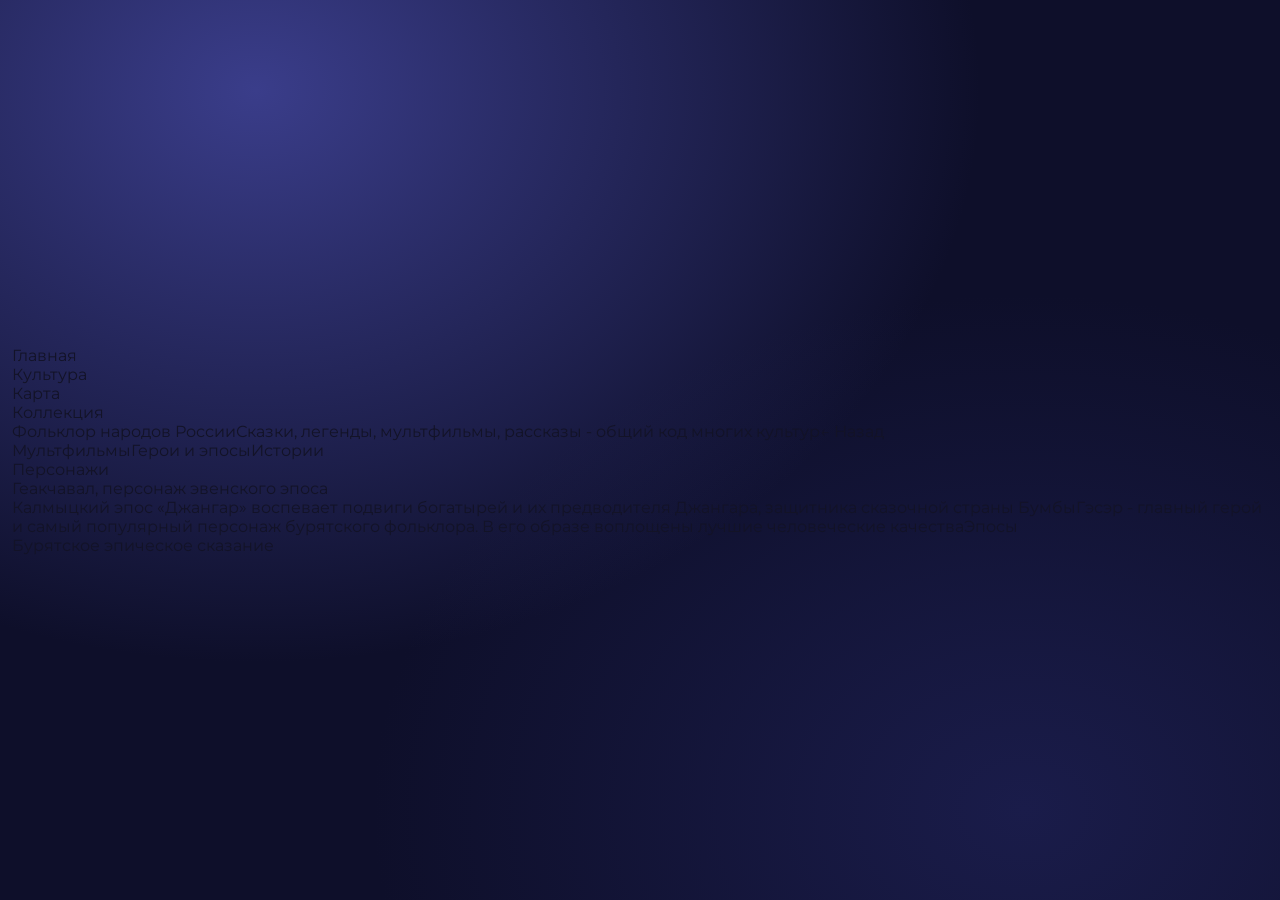
==== cultures.html @ eb80bc4f "Add initial cultures.html file with content" ====
<!DOCTYPE html><html><head><link href="https://fonts.googleapis.com/css?family=Montserrat&display=swap" rel="stylesheet" /><link href="./css/main.css" rel="stylesheet" /><title>Document</title></head><body><div class="v906_469"><div class="v906_470"><div class="v906_471"><div class="v906_472"><div class="v906_473"></div></div><span class="v906_474">Главная</span><div class="v906_475"></div></div><div class="v906_476"><div class="v906_477"><div class="v906_478"></div><div class="v906_479"></div></div><span class="v906_480">Культура</span><div class="v906_481"></div></div><div class="v906_482"><div class="v906_483"><div class="v906_484"></div></div><span class="v906_485">Карта</span><div class="v906_486"></div></div><div class="v906_487"><div class="v906_488"><div class="v906_489"></div></div><span class="v906_490">Коллекция</span><div class="v906_491"></div></div></div><span class="v906_492">Фольклор народов России</span><span class="v906_493">Сказки, легенды, мультфильмы, рассказы - общий код многих культур</span><span class="v906_494">← Назад</span><div class="v906_495"></div><div class="v906_496"></div><div class="v906_497"></div><span class="v906_498">Мультфильмы</span><span class="v906_499">Герои и эпосы</span><span class="v906_500">Истории</span><div class="v907_532"><div class="v906_503"></div><span class="v906_504">Персонажи</span></div><div class="v907_520"></div><span class="v907_521">Геакчавал, персонаж эвенского эпоса</span><div class="v907_522"></div><div class="v907_525"></div><span class="v907_524">Калмыцкий эпос
«Джангар» воспевает подвиги богатырей и их предводителя Джангара, защитника сказочной страны Бумбы</span><span class="v907_529">Гэсэр - главный герой и самый популярный персонаж бурятского фольклора. В его образе воплощены лучшие человеческие качества</span><span class="v907_527">Эпосы</span><div class="v907_528"></div><span class="v907_530">Бурятское эпическое сказание </span><div class="v907_533"></div></div></body></html>
---- css/main.css ----
:root {
  --navy: #1e205f;
  --navy-deep: #131327;
  --cream: #f8f6ef;
  --cream-2: #efe6dd;
  --red: #ac1d25;
  --ink: #131327;
  --muted: #6b6b7a;
  --radius: 14px;
  --shadow: 0 4px 16px rgba(19, 19, 39, 0.12);
  --phone-w: 390px;
  --phone-h: 844px;
}

* {
  box-sizing: border-box;
  margin: 0;
  padding: 0;
}

html, body {
  height: 100%;
}

body {
  font-family: "Montserrat", sans-serif;
  background:
    radial-gradient(ellipse at 20% 10%, #3a3d8a 0%, transparent 50%),
    radial-gradient(ellipse at 80% 90%, #1a1c4a 0%, transparent 45%),
    #0e0f2a;
  color: var(--ink);
  display: grid;
  place-items: center;
  min-height: 100vh;
  padding: 24px 12px;
  overflow: auto;
}

button, input {
  font: inherit;
  border: none;
  background: none;
  color: inherit;
}

button {
  cursor: pointer;
}

img {
  display: block;
  max-width: 100%;
}

/* Phone frame */
.phone {
  width: min(100%, var(--phone-w));
  height: min(92vh, var(--phone-h));
  background: #111;
  border-radius: 36px;
  padding: 10px;
  box-shadow:
    0 0 0 2px #2a2a3a,
    0 30px 80px rgba(0, 0, 0, 0.45);
  position: relative;
}

.phone__notch {
  position: absolute;
  top: 18px;
  left: 50%;
  transform: translateX(-50%);
  width: 110px;
  height: 22px;
  background: #111;
  border-radius: 0 0 14px 14px;
  z-index: 30;
  pointer-events: none;
}

.app {
  position: relative;
  width: 100%;
  height: 100%;
  background: var(--cream);
  border-radius: 28px;
  overflow: hidden;
}

/* Screens */
.screen {
  position: absolute;
  inset: 0;
  display: flex;
  flex-direction: column;
  opacity: 0;
  pointer-events: none;
  transform: translateX(18px);
  transition: opacity 0.28s ease, transform 0.28s ease;
  z-index: 1;
}

.screen.active {
  opacity: 1;
  pointer-events: auto;
  transform: translateX(0);
  z-index: 2;
}

.screen--splash {
  background: var(--navy);
  color: #fff;
}

.scroll {
  flex: 1;
  overflow-y: auto;
  overflow-x: hidden;
  padding-bottom: 88px;
  -webkit-overflow-scrolling: touch;
}

.screen--splash .scroll,
.screen--splash.active {
  padding-bottom: 0;
}

/* Splash */
.splash {
  height: 100%;
  padding: 100px 28px 48px;
  display: flex;
  flex-direction: column;
  justify-content: flex-end;
  background:
    linear-gradient(180deg, rgba(30, 32, 95, 0.2) 0%, rgba(30, 32, 95, 0.85) 55%, #1e205f 100%),
    url("../images/v667_65.png") center / cover;
}

.splash__brand {
  font-family: "Montserrat", sans-serif;
  font-weight: 600;
  font-size: 22px;
  letter-spacing: 0.04em;
  margin-bottom: 8px;
}

.splash__title {
  font-family: "Monomakh", "Montagu Slab", serif;
  font-size: 42px;
  font-weight: 400;
  line-height: 1.05;
  margin-bottom: 16px;
}

.splash__sub {
  font-size: 14px;
  line-height: 1.45;
  opacity: 0.9;
  max-width: 280px;
  margin-bottom: 28px;
}

/* Top bar */
.topbar {
  display: flex;
  align-items: center;
  justify-content: space-between;
  gap: 8px;
  padding: 48px 16px 10px;
  background: var(--cream);
  position: sticky;
  top: 0;
  z-index: 5;
}

.topbar--back {
  justify-content: flex-start;
  gap: 12px;
}

.topbar__title {
  font-family: "Montagu Slab", serif;
  font-size: 15px;
  font-weight: 500;
}

.topnav {
  display: flex;
  gap: 14px;
  flex: 1;
  justify-content: center;
}

.topnav__link {
  font-family: "Montagu Slab", serif;
  font-size: 11px;
  font-weight: 300;
  opacity: 0.55;
  padding: 4px 0;
  border-bottom: 1.5px solid transparent;
}

.topnav__link.is-active {
  opacity: 1;
  border-bottom-color: var(--navy);
}

.back {
  font-size: 13px;
  color: var(--navy);
  font-weight: 500;
}

.icon-btn {
  width: 28px;
  height: 22px;
  display: grid;
  gap: 4px;
  align-content: center;
}

.icon-btn span {
  display: block;
  height: 1.5px;
  background: var(--ink);
  border-radius: 2px;
}

/* Buttons */
.btn {
  display: inline-flex;
  align-items: center;
  justify-content: center;
  gap: 6px;
  padding: 10px 18px;
  border-radius: 999px;
  font-family: "Montagu Slab", serif;
  font-size: 13px;
  transition: transform 0.15s ease, background 0.15s ease, color 0.15s ease;
}

.btn:active {
  transform: scale(0.97);
}

.btn--ghost {
  border: 1px solid rgba(255, 255, 255, 0.85);
  color: #fff;
  background: transparent;
  width: fit-content;
}

.btn--ghost:hover {
  background: rgba(255, 255, 255, 0.12);
}

.btn--outline {
  border: 0.5px solid var(--navy);
  color: var(--ink);
  background: transparent;
}

.btn--primary {
  background: var(--navy);
  color: #fff;
}

.btn--sm {
  padding: 7px 12px;
  font-size: 11px;
}

.btn.full,
.full {
  width: calc(100% - 40px);
  margin-left: 20px;
  margin-right: 20px;
}

/* Intro / home */
.intro {
  display: flex;
  gap: 12px;
  padding: 8px 20px 14px;
  align-items: flex-start;
}

.section-title {
  font-family: "Montagu Slab", serif;
  font-size: 18px;
  margin-bottom: 6px;
}

.intro__text {
  font-family: "Montagu Slab", serif;
  font-weight: 200;
  font-size: 10px;
  line-height: 1.45;
  max-width: 260px;
}

.intro__aside {
  font-family: "Montagu Slab", serif;
  font-weight: 300;
  font-size: 9px;
  line-height: 1.35;
  width: 90px;
  flex-shrink: 0;
  padding-top: 4px;
}

.cultures {
  display: grid;
  grid-template-columns: repeat(3, 1fr);
  gap: 10px;
  padding: 0 16px 18px;
}

.culture-card {
  position: relative;
  height: 72px;
  border-radius: 10px;
  overflow: hidden;
  box-shadow: 0 2px 3px rgba(0, 0, 0, 0.2);
  text-align: left;
}

.culture-card img {
  width: 100%;
  height: 100%;
  object-fit: cover;
}

.culture-card__label {
  position: absolute;
  left: 8px;
  bottom: 8px;
  color: #fff;
  font-family: "Montagu Slab", serif;
  font-size: 11px;
  font-weight: 500;
  text-shadow: 0 1px 4px rgba(0, 0, 0, 0.6);
}

.culture-card__arrow {
  position: absolute;
  right: 6px;
  bottom: 6px;
  width: 16px;
  height: 16px;
  border-radius: 50%;
  background: #fff;
  color: #000;
  font-size: 11px;
  display: grid;
  place-items: center;
  box-shadow: 0 2px 4px rgba(0, 0, 0, 0.25);
  line-height: 1;
}

.culture-card--all {
  background: #e4e4e4;
  display: grid;
  place-items: center;
  padding: 6px;
}

.culture-card__icon {
  width: 42px !important;
  height: 42px !important;
  object-fit: contain;
  opacity: 0.85;
}

.culture-card__all-label {
  font-family: "Montagu Slab", serif;
  font-size: 11px;
  color: #000;
  margin-top: -4px;
}

.culture-card:active {
  transform: scale(0.97);
}

/* Map teaser */
.map-teaser {
  display: flex;
  align-items: center;
  gap: 8px;
  padding: 8px 16px 20px;
}

.map-teaser__text {
  width: 120px;
  flex-shrink: 0;
}

.map-teaser__text h3 {
  font-family: "Montserrat", sans-serif;
  font-size: 18px;
  font-weight: 400;
  line-height: 1.2;
  margin-bottom: 14px;
}

.map-teaser__img {
  flex: 1;
  height: 130px;
  object-fit: contain;
}

/* Blocks */
.block {
  margin: 0 16px 18px;
  border-radius: var(--radius);
  overflow: hidden;
  position: relative;
}

.block--dark {
  background: var(--navy);
  color: #fff;
  min-height: 180px;
  display: grid;
  grid-template-columns: 1fr 1.1fr;
  align-items: stretch;
}

.block__copy {
  padding: 18px 14px;
  display: flex;
  flex-direction: column;
  gap: 8px;
  justify-content: center;
}

.block__copy h3 {
  font-size: 16px;
  font-weight: 500;
  line-height: 1.25;
}

.block__copy p {
  font-size: 11px;
  font-weight: 300;
  opacity: 0.85;
}

.block__art {
  width: 100%;
  height: 100%;
  min-height: 180px;
  object-fit: cover;
}

.block--family {
  background: #fff;
  padding: 16px;
  box-shadow: var(--shadow);
  cursor: pointer;
}

.block--family h3 {
  font-size: 18px;
  font-weight: 400;
  margin-bottom: 14px;
}

.avatars {
  display: flex;
  align-items: flex-start;
  gap: 16px;
  margin-bottom: 16px;
}

.avatars figure {
  text-align: center;
  width: 64px;
}

.avatars img {
  width: 64px;
  height: 64px;
  border-radius: 50%;
  object-fit: cover;
  margin: 0 auto 6px;
}

.avatars figcaption {
  font-family: "Montagu Slab", serif;
  font-size: 10px;
}

.avatars--lg figure {
  width: 70px;
}

.avatars--lg img {
  width: 70px;
  height: 70px;
}

.avatar-add {
  width: 64px;
  height: 64px;
  border-radius: 50%;
  border: 1.5px dashed var(--navy);
  color: var(--navy);
  font-size: 32px;
  font-weight: 200;
  line-height: 1;
  margin-top: 0;
}

.family-stat {
  display: flex;
  align-items: center;
  justify-content: space-between;
  gap: 12px;
  font-size: 11px;
  font-weight: 500;
  color: var(--navy);
}

.family-stat strong {
  width: 44px;
  height: 44px;
  border-radius: 50%;
  background: var(--navy);
  color: #fff;
  display: grid;
  place-items: center;
  font-size: 22px;
}

/* Panels / cards */
.panel {
  margin: 14px 16px;
  padding: 14px;
  background: #fff;
  border-radius: var(--radius);
  box-shadow: var(--shadow);
}

.panel h3 {
  font-size: 15px;
  font-weight: 500;
  margin-bottom: 12px;
}

.muted {
  font-size: 12px;
  color: var(--muted);
  margin-bottom: 6px;
}

.hero-photo {
  position: relative;
  height: 220px;
  margin: 0 0 8px;
}

.hero-photo img {
  width: 100%;
  height: 100%;
  object-fit: cover;
}

.hero-photo__overlay {
  position: absolute;
  inset: 0;
  background: linear-gradient(transparent 35%, rgba(19, 19, 39, 0.75));
  color: #fff;
  display: flex;
  flex-direction: column;
  justify-content: flex-end;
  padding: 18px;
}

.hero-photo__overlay h2 {
  font-family: "Montagu Slab", serif;
  font-size: 26px;
  margin-bottom: 4px;
}

.hero-photo__overlay p {
  font-size: 12px;
  opacity: 0.9;
}

.find-card,
.myth-card {
  display: flex;
  gap: 12px;
  align-items: center;
  width: 100%;
  text-align: left;
}

.find-card img {
  width: 72px;
  height: 96px;
  object-fit: cover;
  border-radius: 8px;
  background: var(--navy);
}

.find-card small {
  display: block;
  color: var(--red);
  font-size: 11px;
  font-weight: 600;
  margin-bottom: 2px;
}

.find-card strong,
.myth-card strong {
  display: block;
  font-family: "Montagu Slab", serif;
  font-size: 14px;
  margin-bottom: 4px;
}

.find-card p,
.myth-card p {
  font-size: 10px;
  line-height: 1.35;
  color: var(--muted);
}

.find-card > span {
  margin-left: auto;
  font-size: 11px;
  color: var(--navy);
  white-space: nowrap;
}

.myth-card img {
  width: 110px;
  height: 120px;
  object-fit: contain;
  margin-left: auto;
}

.chips {
  display: inline-block;
  margin-top: 8px;
  font-size: 11px;
  color: var(--navy);
}

.actions-row {
  display: flex;
  gap: 10px;
  padding: 8px 16px 20px;
  flex-wrap: wrap;
}

/* Map */
.map-stage {
  position: relative;
  margin: 8px 12px 16px;
  background: #fff;
  border-radius: var(--radius);
  padding: 12px;
  box-shadow: var(--shadow);
  min-height: 220px;
}

.map-stage__bg {
  width: 100%;
  height: auto;
}

.pin {
  position: absolute;
  width: 18px;
  height: 18px;
  border-radius: 4px;
  background: var(--navy);
  transform: rotate(45deg);
  box-shadow: 0 2px 6px rgba(0, 0, 0, 0.25);
  transition: transform 0.15s ease;
}

.pin::after {
  content: "";
  position: absolute;
  inset: 4px;
  background: var(--cream);
  border-radius: 2px;
}

.pin.is-hot {
  background: var(--red);
}

.pin:active,
.pin.is-open {
  transform: rotate(45deg) scale(1.25);
}

.pin--1 { top: 42%; left: 18%; }
.pin--2 { top: 48%; left: 32%; }
.pin--3 { top: 62%; left: 28%; }
.pin--4 { top: 28%; left: 62%; }
.pin--5 { top: 68%; left: 38%; }

.map-popup {
  position: absolute;
  right: 16px;
  bottom: 16px;
  background: var(--cream);
  border-radius: 12px;
  padding: 12px;
  box-shadow: var(--shadow);
  width: 160px;
  animation: pop 0.2s ease;
}

.map-popup strong {
  display: block;
  font-size: 13px;
  margin-bottom: 4px;
}

.map-popup p {
  font-size: 11px;
  color: var(--muted);
  margin-bottom: 10px;
}

@keyframes pop {
  from { opacity: 0; transform: translateY(6px); }
  to { opacity: 1; transform: translateY(0); }
}

.route {
  padding: 0 20px 20px;
}

.route h3 {
  font-size: 16px;
  margin-bottom: 14px;
}

.route__list {
  list-style: none;
  border-left: 2px solid #d8d8e2;
  margin-left: 6px;
  padding-left: 16px;
}

.route__list li {
  position: relative;
  display: flex;
  align-items: center;
  gap: 10px;
  padding: 10px 0;
}

.route__list .dot {
  position: absolute;
  left: -22px;
  width: 10px;
  height: 10px;
  border-radius: 50%;
  background: var(--navy);
}

.route__list .dot--hot {
  background: var(--red);
}

.route__list strong {
  display: block;
  font-size: 13px;
}

.route__list small {
  font-size: 11px;
  color: var(--muted);
}

.route__list em {
  margin-left: auto;
  font-style: normal;
  font-size: 11px;
  color: var(--navy);
}

.route__list li.is-active {
  background: rgba(172, 29, 37, 0.06);
  border-radius: 10px;
  padding-left: 8px;
  margin-left: -8px;
}

.quote {
  margin-top: 18px;
  font-size: 12px;
  font-style: italic;
  color: var(--muted);
  text-align: center;
}

/* Folklore */
.folk-hero {
  padding: 8px 20px 12px;
}

.folk-hero h2 {
  font-family: "Montagu Slab", serif;
  font-size: 22px;
  margin-bottom: 6px;
}

.folk-hero p {
  font-size: 12px;
  color: var(--muted);
  margin-bottom: 14px;
}

.tabs {
  display: flex;
  gap: 8px;
  flex-wrap: wrap;
}

.tab {
  padding: 8px 12px;
  border-radius: 999px;
  background: #fff;
  font-size: 11px;
  box-shadow: 0 1px 3px rgba(0, 0, 0, 0.08);
}

.tab.is-active {
  background: var(--navy);
  color: #fff;
}

.grid-2 {
  display: grid;
  grid-template-columns: 1fr 1fr;
  gap: 12px;
  padding: 0 16px 16px;
}

.tile {
  background: #fff;
  border-radius: 12px;
  overflow: hidden;
  box-shadow: var(--shadow);
  text-align: left;
}

.tile img {
  width: 100%;
  height: 100px;
  object-fit: cover;
}

.tile span {
  display: block;
  padding: 10px;
  font-size: 11px;
  font-weight: 500;
}

.search-bar {
  display: flex;
  gap: 8px;
  padding: 0 16px 8px;
}

.search-bar input {
  flex: 1;
  background: #fff;
  border-radius: 999px;
  padding: 10px 14px;
  font-size: 11px;
  box-shadow: var(--shadow);
}

.hint {
  padding: 0 20px 20px;
  font-size: 11px;
  color: var(--red);
}

/* Myth */
.myth-hero {
  display: flex;
  gap: 12px;
  align-items: center;
  padding: 8px 20px 12px;
}

.myth-hero img {
  width: 140px;
  height: 160px;
  object-fit: contain;
}

.myth-hero h2 {
  font-size: 22px;
  font-weight: 300;
  line-height: 1.2;
  margin-bottom: 6px;
}

.myth-hero p {
  font-size: 12px;
  color: var(--muted);
}

.myth-tabs {
  display: flex;
  gap: 8px;
  padding: 0 20px 12px;
}

.myth-tab {
  padding: 6px 12px;
  border-radius: 999px;
  background: #fff;
  font-size: 12px;
  box-shadow: 0 1px 3px rgba(0, 0, 0, 0.08);
}

.myth-tab.is-active {
  background: var(--navy);
  color: #fff;
}

.myth-body {
  margin: 0 16px;
  padding: 16px;
  background: #fff;
  border-radius: var(--radius);
  box-shadow: var(--shadow);
  font-size: 13px;
  line-height: 1.55;
}

/* Artifact */
.artifact-screen {
  background: var(--navy);
  color: #fff;
  min-height: 100%;
}

.artifact-banner {
  display: grid;
  grid-template-columns: 1.1fr 0.9fr;
  gap: 10px;
  padding: 16px 16px 8px;
  align-items: center;
}

.artifact-banner img {
  width: 100%;
  max-height: 240px;
  object-fit: contain;
}

.artifact-banner small {
  display: block;
  font-family: "Montagu Slab", serif;
  font-size: 20px;
  font-weight: 500;
  margin-bottom: 8px;
}

.artifact-banner h2 {
  font-family: "Montagu Slab", serif;
  font-size: 16px;
  font-weight: 400;
  margin-bottom: 10px;
}

.artifact-banner p {
  font-size: 10px;
  line-height: 1.4;
  opacity: 0.9;
  margin-bottom: 14px;
}

.artifact-banner .actions-row {
  padding: 0;
}

.artifact-screen .btn--outline {
  border-color: #fff;
  color: #fff;
  margin-top: 12px;
  margin-bottom: 24px;
}

.artifact-screen .topbar {
  background: var(--navy);
  color: #fff;
}

.artifact-screen .back,
.screen[data-screen="artifact"] .back,
.screen[data-screen="artifact"] .topbar__title {
  color: #fff;
}

.screen[data-screen="artifact"] .topbar {
  background: var(--navy);
}

/* Collection */
.collection-head {
  display: flex;
  gap: 8px;
  padding: 8px 16px 12px;
}

.badge {
  display: inline-flex;
  align-items: center;
  padding: 5px 12px;
  border-radius: 999px;
  background: #c0c8ef;
  color: var(--navy);
  font-size: 10px;
  font-weight: 600;
}

.badge--dark {
  background: var(--navy);
  color: #fff;
}

.collection-grid {
  display: grid;
  grid-template-columns: repeat(3, 1fr);
  gap: 10px;
  padding: 0 16px 18px;
}

.c-item {
  aspect-ratio: 48 / 54;
  background: #efeae5;
  border-radius: 8px;
  box-shadow: 0 3px 6px rgba(0, 0, 0, 0.15);
  display: grid;
  place-items: center;
  overflow: hidden;
  opacity: 0.45;
  position: relative;
}

.c-item.unlocked {
  opacity: 1;
  background: #c0d6db;
}

.c-item img {
  max-height: 90%;
  max-width: 90%;
  object-fit: contain;
}

.c-item.more {
  opacity: 1;
  background: #efeae5;
  color: #2a486a;
  flex-direction: column;
  font-size: 10px;
  gap: 2px;
}

.c-item.more strong {
  font-size: 16px;
}

.create {
  margin: 0 16px 20px;
  padding: 18px 16px 16px;
  background: #fff;
  border-radius: var(--radius);
  box-shadow: var(--shadow);
}

.create__head h3 {
  font-family: "Montagu Slab", serif;
  font-size: 17px;
  color: var(--navy);
  margin-bottom: 6px;
}

.create__head p {
  font-size: 11px;
  line-height: 1.45;
  color: var(--muted);
  margin-bottom: 16px;
}

.create__label {
  font-size: 11px !important;
  color: var(--navy) !important;
  font-weight: 600;
  margin: 0 0 8px !important;
}

.create__hint {
  font-size: 10px;
  color: var(--muted);
  margin-top: 8px;
}

.step {
  display: flex;
  gap: 10px;
  margin-bottom: 16px;
}

.step__num {
  width: 22px;
  height: 22px;
  border-radius: 50%;
  background: var(--navy);
  color: #fff;
  font-size: 11px;
  font-weight: 600;
  display: grid;
  place-items: center;
  flex-shrink: 0;
  margin-top: 1px;
}

.step__body {
  flex: 1;
  min-width: 0;
}

.format-list {
  display: flex;
  flex-direction: column;
  gap: 8px;
}

.format {
  text-align: left;
  padding: 12px 12px 12px 14px;
  border-radius: 12px;
  background: var(--cream);
  border: 1.5px solid transparent;
  transition: border-color 0.15s ease, background 0.15s ease;
}

.format strong {
  display: block;
  font-size: 13px;
  margin-bottom: 3px;
  color: var(--ink);
}

.format span {
  display: block;
  font-size: 10px;
  line-height: 1.35;
  color: var(--muted);
}

.format.is-selected {
  border-color: var(--navy);
  background: #eef0ff;
}

.motif-chips {
  display: flex;
  flex-wrap: wrap;
  gap: 6px;
}

.chip {
  padding: 7px 11px;
  border-radius: 999px;
  background: var(--cream-2);
  font-size: 10px;
  color: var(--ink);
  border: 1.5px solid transparent;
}

.chip.is-selected {
  background: var(--navy);
  color: #fff;
}

.styles {
  display: flex;
  gap: 6px;
  flex-wrap: wrap;
}

.style {
  padding: 7px 12px;
  border-radius: 999px;
  background: var(--cream-2);
  color: #444;
  font-size: 11px;
  border: 1.5px solid transparent;
}

.style.is-selected {
  background: var(--navy);
  color: #fff;
}

.field {
  display: block;
}

.field textarea {
  width: 100%;
  padding: 12px 14px;
  border-radius: 14px;
  background: #eef3ff;
  color: var(--navy);
  font-size: 12px;
  line-height: 1.4;
  resize: none;
  border: 1.5px solid transparent;
  outline: none;
}

.field textarea:focus {
  border-color: var(--navy);
}

.create__go {
  width: 100%;
  margin: 4px 0 14px;
}

.gen-result {
  margin-top: 4px;
  padding: 14px;
  border-radius: 14px;
  background:
    linear-gradient(160deg, rgba(30, 32, 95, 0.94), rgba(30, 32, 95, 0.82)),
    var(--navy);
  color: #fff;
  animation: pop 0.25s ease;
}

.gen-result__tag {
  display: inline-block;
  font-size: 10px;
  padding: 4px 8px;
  border-radius: 999px;
  background: rgba(255, 255, 255, 0.15);
  margin-bottom: 10px;
}

.gen-result h4 {
  font-family: "Montagu Slab", serif;
  font-size: 16px;
  font-weight: 500;
  margin-bottom: 8px;
}

.gen-result p {
  font-size: 12px;
  line-height: 1.5;
  opacity: 0.92;
  margin-bottom: 12px;
}

.gen-result__motifs {
  display: flex;
  flex-wrap: wrap;
  gap: 6px;
  margin-bottom: 14px;
}

.gen-result__motifs span {
  font-size: 10px;
  padding: 4px 8px;
  border-radius: 999px;
  border: 1px solid rgba(255, 255, 255, 0.35);
}

.gen-result__actions {
  display: flex;
  gap: 8px;
  flex-wrap: wrap;
}

.gen-result .btn--outline {
  border-color: rgba(255, 255, 255, 0.7);
  color: #fff;
}

.partner-link {
  display: block;
  text-align: center;
  margin-top: 12px;
  font-size: 10px;
  color: var(--red);
  cursor: pointer;
}

/* Family / heritage */
.heritage-card {
  margin: 0 16px 20px;
  padding: 14px;
  background: #fff;
  border-radius: var(--radius);
  box-shadow: var(--shadow);
}

.heritage-card__head {
  display: flex;
  justify-content: space-between;
  align-items: baseline;
  gap: 8px;
  margin-bottom: 10px;
}

.heritage-card__head strong {
  font-size: 13px;
}

.heritage-card__head small {
  font-size: 10px;
  color: var(--muted);
}

.heritage-card img {
  width: 100%;
  border-radius: 10px;
  margin-bottom: 12px;
}

/* Museum */
.museum-hero {
  position: relative;
  height: 240px;
  margin-bottom: 12px;
}

.museum-hero img {
  width: 100%;
  height: 100%;
  object-fit: cover;
}

.museum-hero__content {
  position: absolute;
  inset: 0;
  background: linear-gradient(transparent 30%, rgba(0, 0, 0, 0.65));
  color: #fff;
  display: flex;
  flex-direction: column;
  justify-content: flex-end;
  padding: 18px;
}

.museum-hero__content h2 {
  font-family: "Montagu Slab", serif;
  font-size: 22px;
  margin-bottom: 4px;
}

.discount {
  margin: 0 16px 14px;
  padding: 14px;
  background: var(--navy);
  color: #fff;
  border-radius: var(--radius);
  display: flex;
  gap: 12px;
  align-items: center;
}

.discount strong {
  display: block;
  font-size: 14px;
  margin-bottom: 4px;
}

.discount p {
  font-size: 11px;
  opacity: 0.85;
}

.qr-grid {
  display: grid;
  grid-template-columns: 1fr 1fr;
  gap: 4px;
  width: 72px;
  flex-shrink: 0;
  background: #efe7dc;
  padding: 6px;
  border-radius: 12px;
}

.qr-grid img {
  width: 100%;
  aspect-ratio: 1;
  object-fit: cover;
  border-radius: 4px;
}

/* Profile */
.profile-card {
  display: flex;
  gap: 14px;
  align-items: center;
  margin: 12px 16px;
  padding: 16px;
  background: #fff;
  border-radius: var(--radius);
  box-shadow: var(--shadow);
}

.profile-card__avatar {
  width: 72px;
  height: 72px;
  border-radius: 50%;
  object-fit: cover;
}

.profile-card h2 {
  font-family: "Montagu Slab", serif;
  font-size: 20px;
  margin-bottom: 4px;
}

.profile-card p {
  font-size: 12px;
  color: var(--muted);
}

.list-links {
  margin: 8px 16px 20px;
  background: #fff;
  border-radius: var(--radius);
  box-shadow: var(--shadow);
  overflow: hidden;
}

.list-links button {
  width: 100%;
  text-align: left;
  padding: 14px 16px;
  font-size: 13px;
  border-bottom: 1px solid #eee;
}

.list-links button:last-child {
  border-bottom: none;
}

.list-links button:active {
  background: var(--cream-2);
}

/* Bottom nav */
.bottomnav {
  position: absolute;
  left: 12px;
  right: 12px;
  bottom: 12px;
  height: 62px;
  background: rgba(255, 255, 255, 0.96);
  backdrop-filter: blur(8px);
  border-radius: 18px;
  display: grid;
  grid-template-columns: repeat(4, 1fr);
  box-shadow: 0 8px 24px rgba(19, 19, 39, 0.15);
  z-index: 10;
  padding: 6px 4px;
}

.bottomnav.is-hidden {
  display: none;
}

.bottomnav__item {
  display: flex;
  flex-direction: column;
  align-items: center;
  justify-content: center;
  gap: 2px;
  color: #8a8a98;
  font-size: 9px;
}

.bottomnav__item svg {
  width: 20px;
  height: 20px;
}

.bottomnav__item.is-active {
  color: var(--navy);
  font-weight: 600;
}

/* Toast */
.toast {
  position: absolute;
  left: 50%;
  bottom: 90px;
  transform: translateX(-50%);
  background: var(--navy);
  color: #fff;
  padding: 10px 16px;
  border-radius: 999px;
  font-size: 12px;
  z-index: 40;
  white-space: nowrap;
  max-width: 90%;
  text-overflow: ellipsis;
  overflow: hidden;
  animation: pop 0.2s ease;
  box-shadow: var(--shadow);
}

.toast[hidden] {
  display: none;
}

/* Hide bottom nav on splash */
.app:has(.screen--splash.active) .bottomnav {
  display: none;
}

/* Small phones */
@media (max-width: 420px) {
  body {
    padding: 0;
    background: var(--cream);
  }

  .phone {
    width: 100%;
    height: 100vh;
    height: 100dvh;
    border-radius: 0;
    padding: 0;
    box-shadow: none;
  }

  .phone__notch {
    display: none;
  }

  .app {
    border-radius: 0;
  }
}
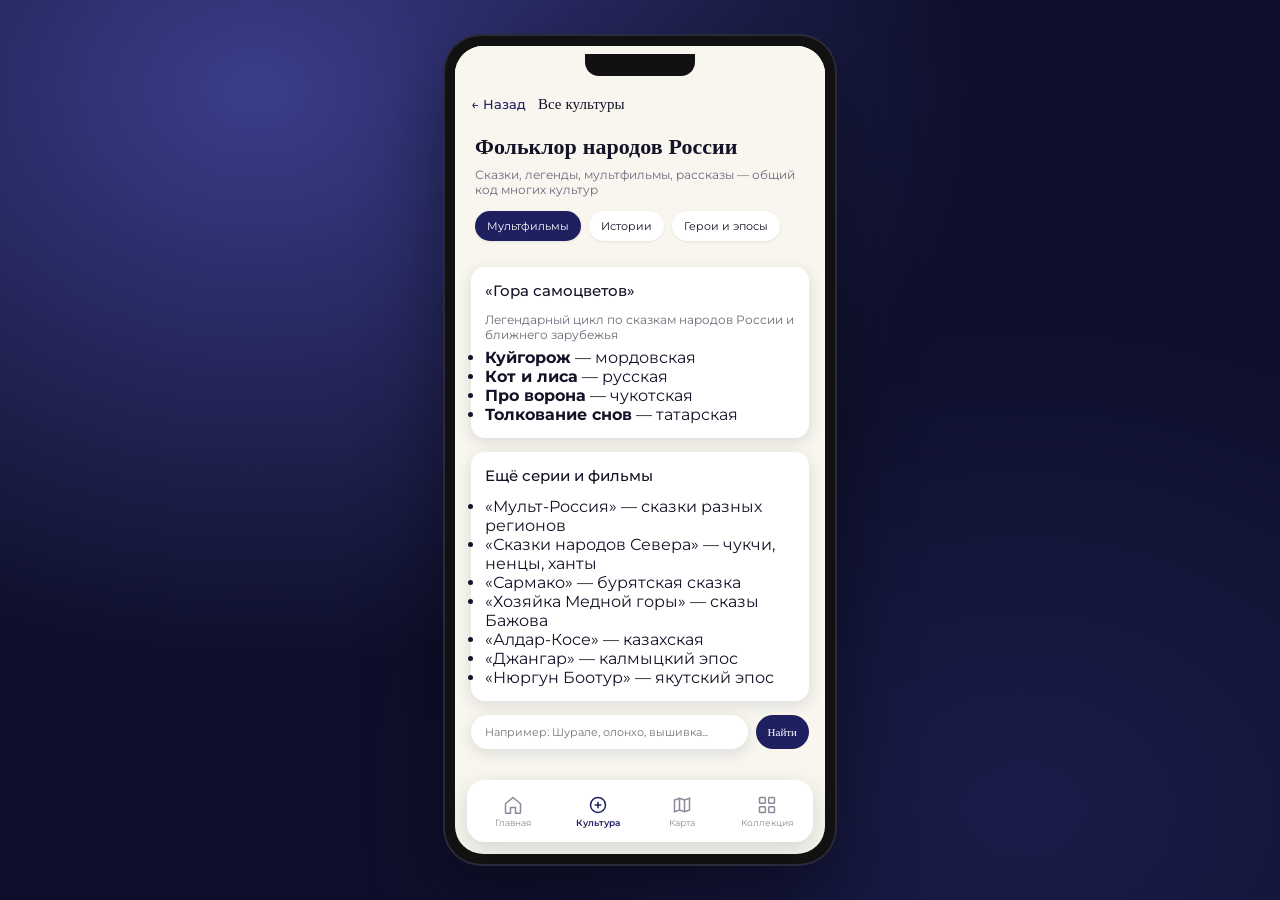
==== commit edfd9239: "Replace stale culture/story screens with active app flow and route to the current screens." ====
--- a/cultures.html
+++ b/cultures.html
@@ -1,2 +1,33 @@
-<!DOCTYPE html><html><head><link href="https://fonts.googleapis.com/css?family=Montserrat&display=swap" rel="stylesheet" /><link href="./css/main.css" rel="stylesheet" /><title>Document</title></head><body><div class="v906_469"><div class="v906_470"><div class="v906_471"><div class="v906_472"><div class="v906_473"></div></div><span class="v906_474">Главная</span><div class="v906_475"></div></div><div class="v906_476"><div class="v906_477"><div class="v906_478"></div><div class="v906_479"></div></div><span class="v906_480">Культура</span><div class="v906_481"></div></div><div class="v906_482"><div class="v906_483"><div class="v906_484"></div></div><span class="v906_485">Карта</span><div class="v906_486"></div></div><div class="v906_487"><div class="v906_488"><div class="v906_489"></div></div><span class="v906_490">Коллекция</span><div class="v906_491"></div></div></div><span class="v906_492">Фольклор народов России</span><span class="v906_493">Сказки, легенды, мультфильмы, рассказы - общий код многих культур</span><span class="v906_494">← Назад</span><div class="v906_495"></div><div class="v906_496"></div><div class="v906_497"></div><span class="v906_498">Мультфильмы</span><span class="v906_499">Герои и эпосы</span><span class="v906_500">Истории</span><div class="v907_532"><div class="v906_503"></div><span class="v906_504">Персонажи</span></div><div class="v907_520"></div><span class="v907_521">Геакчавал, персонаж эвенского эпоса</span><div class="v907_522"></div><div class="v907_525"></div><span class="v907_524">Калмыцкий эпос
-«Джангар» воспевает подвиги богатырей и их предводителя Джангара, защитника сказочной страны Бумбы</span><span class="v907_529">Гэсэр - главный герой и самый популярный персонаж бурятского фольклора. В его образе воплощены лучшие человеческие качества</span><span class="v907_527">Эпосы</span><div class="v907_528"></div><span class="v907_530">Бурятское эпическое сказание </span><div class="v907_533"></div></div></body></html>
+<!DOCTYPE html>
+<html lang="ru">
+  <head>
+    <meta charset="UTF-8" />
+    <meta http-equiv="refresh" content="0; url=./index.html#folklore" />
+    <meta name="viewport" content="width=device-width, initial-scale=1.0" />
+    <title>Культуры</title>
+    <style>
+      html, body {
+        margin: 0;
+        min-height: 100%;
+        background: #0e0f2a;
+        color: #fff;
+        font-family: Arial, sans-serif;
+      }
+      body {
+        display: grid;
+        place-items: center;
+        min-height: 100vh;
+      }
+      .redirect {
+        text-align: center;
+        opacity: 0.85;
+      }
+    </style>
+  </head>
+  <body>
+    <div class="redirect">Переход на раздел «Культуры»...</div>
+    <script>
+      window.location.replace('./index.html#folklore');
+    </script>
+  </body>
+</html>
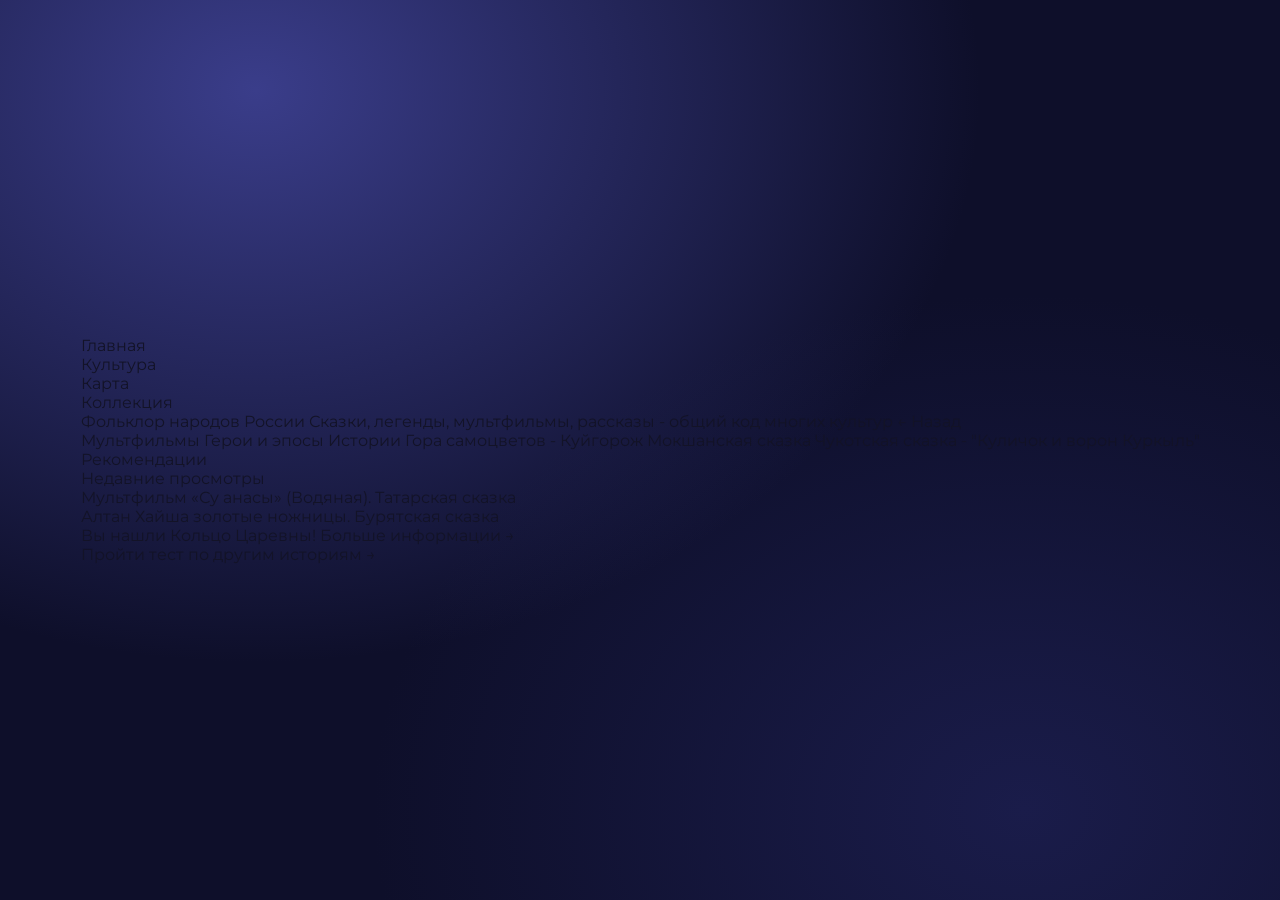
==== commit 9cf725c2: "Restore the actual story/culture HTML pages instead of redirect placeholders." ====
--- a/cultures.html
+++ b/cultures.html
@@ -1,33 +1,86 @@
 <!DOCTYPE html>
-<html lang="ru">
+<html>
   <head>
-    <meta charset="UTF-8" />
-    <meta http-equiv="refresh" content="0; url=./index.html#folklore" />
-    <meta name="viewport" content="width=device-width, initial-scale=1.0" />
-    <title>Культуры</title>
-    <style>
-      html, body {
-        margin: 0;
-        min-height: 100%;
-        background: #0e0f2a;
-        color: #fff;
-        font-family: Arial, sans-serif;
-      }
-      body {
-        display: grid;
-        place-items: center;
-        min-height: 100vh;
-      }
-      .redirect {
-        text-align: center;
-        opacity: 0.85;
-      }
-    </style>
+    <link href="https://fonts.googleapis.com/css?family=Montserrat&display=swap" rel="stylesheet" />
+    <link href="./css/main.css" rel="stylesheet" />
+    <title>Культура и фольклор</title>
   </head>
   <body>
-    <div class="redirect">Переход на раздел «Культуры»...</div>
-    <script>
-      window.location.replace('./index.html#folklore');
-    </script>
+    <div class="v901_372">
+      <div class="v901_399">
+        <div class="v901_400">
+          <div class="v901_401">
+            <div class="v901_402"></div>
+          </div>
+          <span class="v901_403">Главная</span>
+          <div class="v901_404"></div>
+        </div>
+
+        <div class="v901_405">
+          <div class="v901_406">
+            <div class="v901_407"></div>
+            <div class="v901_423"></div>
+          </div>
+          <span class="v901_408">Культура</span>
+          <div class="v901_409"></div>
+        </div>
+
+        <div class="v901_410">
+          <div class="v901_411">
+            <div class="v901_412"></div>
+          </div>
+          <span class="v901_413">Карта</span>
+          <div class="v901_414"></div>
+        </div>
+
+        <div class="v901_415">
+          <div class="v901_416">
+            <div class="v901_417"></div>
+          </div>
+          <span class="v901_418">Коллекция</span>
+          <div class="v901_419"></div>
+        </div>
+      </div>
+
+      <span class="v902_425">Фольклор народов России</span>
+      <span class="v902_426">Сказки, легенды, мультфильмы, рассказы - общий код многих культур</span>
+      <span class="v902_427">← Назад</span>
+
+      <div class="v902_428"></div>
+      <div class="v902_431"></div>
+      <div class="v902_433"></div>
+
+      <span class="v902_435">Мультфильмы</span>
+      <span class="v902_436">Герои и эпосы</span>
+      <span class="v902_437">Истории</span>
+      <span class="v902_438">Гора самоцветов - Куйгорож Мокшанская сказка</span>
+      <span class="v902_441">Чукотская сказка - "Куличок и ворон Куркыль"</span>
+
+      <div class="v902_442"></div>
+      <span class="v902_444">Рекомендации</span>
+
+      <div class="v903_451"></div>
+      <div class="v903_454"></div>
+
+      <span class="v902_446">Недавние просмотры</span>
+
+      <div class="v903_458">
+        <div class="v903_453"></div>
+      </div>
+
+      <span class="v903_456">Мультфильм «Су анасы» (Водяная). Татарская сказка</span>
+
+      <div class="v904_460"></div>
+      <span class="v904_461">Алтан Хайша золотые ножницы. Бурятская сказка</span>
+
+      <div class="v905_462"></div>
+      <div class="v906_463"></div>
+
+      <span class="v906_464">Вы нашли Кольцо Царевны!</span>
+      <span class="v906_465">Больше информации →</span>
+
+      <div class="v906_467"></div>
+      <span class="v906_466">Пройти тест по другим историям →</span>
+    </div>
   </body>
 </html>
--- a/css/main.css
+++ b/css/main.css
@@ -0,0 +1,1561 @@
+:root {
+  --navy: #1e205f;
+  --navy-deep: #131327;
+  --cream: #f8f6ef;
+  --cream-2: #efe6dd;
+  --red: #ac1d25;
+  --ink: #131327;
+  --muted: #6b6b7a;
+  --radius: 14px;
+  --shadow: 0 4px 16px rgba(19, 19, 39, 0.12);
+  --phone-w: 390px;
+  --phone-h: 844px;
+}
+
+* {
+  box-sizing: border-box;
+  margin: 0;
+  padding: 0;
+}
+
+html, body {
+  height: 100%;
+}
+
+body {
+  font-family: "Montserrat", sans-serif;
+  background:
+    radial-gradient(ellipse at 20% 10%, #3a3d8a 0%, transparent 50%),
+    radial-gradient(ellipse at 80% 90%, #1a1c4a 0%, transparent 45%),
+    #0e0f2a;
+  color: var(--ink);
+  display: grid;
+  place-items: center;
+  min-height: 100vh;
+  padding: 24px 12px;
+  overflow: auto;
+}
+
+button, input {
+  font: inherit;
+  border: none;
+  background: none;
+  color: inherit;
+}
+
+button {
+  cursor: pointer;
+}
+
+img {
+  display: block;
+  max-width: 100%;
+}
+
+/* Phone frame */
+.phone {
+  width: min(100%, var(--phone-w));
+  height: min(92vh, var(--phone-h));
+  background: #111;
+  border-radius: 36px;
+  padding: 10px;
+  box-shadow:
+    0 0 0 2px #2a2a3a,
+    0 30px 80px rgba(0, 0, 0, 0.45);
+  position: relative;
+}
+
+.phone__notch {
+  position: absolute;
+  top: 18px;
+  left: 50%;
+  transform: translateX(-50%);
+  width: 110px;
+  height: 22px;
+  background: #111;
+  border-radius: 0 0 14px 14px;
+  z-index: 30;
+  pointer-events: none;
+}
+
+.app {
+  position: relative;
+  width: 100%;
+  height: 100%;
+  background: var(--cream);
+  border-radius: 28px;
+  overflow: hidden;
+}
+
+/* Screens */
+.screen {
+  position: absolute;
+  inset: 0;
+  display: flex;
+  flex-direction: column;
+  opacity: 0;
+  pointer-events: none;
+  transform: translateX(18px);
+  transition: opacity 0.28s ease, transform 0.28s ease;
+  z-index: 1;
+}
+
+.screen.active {
+  opacity: 1;
+  pointer-events: auto;
+  transform: translateX(0);
+  z-index: 2;
+}
+
+.screen--splash {
+  background: var(--navy);
+  color: #fff;
+}
+
+.scroll {
+  flex: 1;
+  overflow-y: auto;
+  overflow-x: hidden;
+  padding-bottom: 88px;
+  -webkit-overflow-scrolling: touch;
+}
+
+.screen--splash .scroll,
+.screen--splash.active {
+  padding-bottom: 0;
+}
+
+/* Splash */
+.splash {
+  height: 100%;
+  padding: 100px 28px 48px;
+  display: flex;
+  flex-direction: column;
+  justify-content: flex-end;
+  background:
+    linear-gradient(180deg, rgba(30, 32, 95, 0.2) 0%, rgba(30, 32, 95, 0.85) 55%, #1e205f 100%),
+    url("../images/v667_65.png") center / cover;
+}
+
+.splash__brand {
+  font-family: "Montserrat", sans-serif;
+  font-weight: 600;
+  font-size: 22px;
+  letter-spacing: 0.04em;
+  margin-bottom: 8px;
+}
+
+.splash__title {
+  font-family: "Monomakh", "Montagu Slab", serif;
+  font-size: 42px;
+  font-weight: 400;
+  line-height: 1.05;
+  margin-bottom: 16px;
+}
+
+.splash__sub {
+  font-size: 14px;
+  line-height: 1.45;
+  opacity: 0.9;
+  max-width: 280px;
+  margin-bottom: 28px;
+}
+
+/* Top bar */
+.topbar {
+  display: flex;
+  align-items: center;
+  justify-content: space-between;
+  gap: 8px;
+  padding: 48px 16px 10px;
+  background: var(--cream);
+  position: sticky;
+  top: 0;
+  z-index: 5;
+}
+
+.topbar--back {
+  justify-content: flex-start;
+  gap: 12px;
+}
+
+.topbar__title {
+  font-family: "Montagu Slab", serif;
+  font-size: 15px;
+  font-weight: 500;
+}
+
+.topnav {
+  display: flex;
+  gap: 14px;
+  flex: 1;
+  justify-content: center;
+}
+
+.topnav__link {
+  font-family: "Montagu Slab", serif;
+  font-size: 11px;
+  font-weight: 300;
+  opacity: 0.55;
+  padding: 4px 0;
+  border-bottom: 1.5px solid transparent;
+}
+
+.topnav__link.is-active {
+  opacity: 1;
+  border-bottom-color: var(--navy);
+}
+
+.back {
+  font-size: 13px;
+  color: var(--navy);
+  font-weight: 500;
+}
+
+.icon-btn {
+  width: 28px;
+  height: 22px;
+  display: grid;
+  gap: 4px;
+  align-content: center;
+}
+
+.icon-btn span {
+  display: block;
+  height: 1.5px;
+  background: var(--ink);
+  border-radius: 2px;
+}
+
+/* Buttons */
+.btn {
+  display: inline-flex;
+  align-items: center;
+  justify-content: center;
+  gap: 6px;
+  padding: 10px 18px;
+  border-radius: 999px;
+  font-family: "Montagu Slab", serif;
+  font-size: 13px;
+  transition: transform 0.15s ease, background 0.15s ease, color 0.15s ease;
+}
+
+.btn:active {
+  transform: scale(0.97);
+}
+
+.btn--ghost {
+  border: 1px solid rgba(255, 255, 255, 0.85);
+  color: #fff;
+  background: transparent;
+  width: fit-content;
+}
+
+.btn--ghost:hover {
+  background: rgba(255, 255, 255, 0.12);
+}
+
+.btn--outline {
+  border: 0.5px solid var(--navy);
+  color: var(--ink);
+  background: transparent;
+}
+
+.btn--primary {
+  background: var(--navy);
+  color: #fff;
+}
+
+.btn--sm {
+  padding: 7px 12px;
+  font-size: 11px;
+}
+
+.btn.full,
+.full {
+  width: calc(100% - 40px);
+  margin-left: 20px;
+  margin-right: 20px;
+}
+
+/* Intro / home */
+.intro {
+  display: flex;
+  gap: 12px;
+  padding: 8px 20px 14px;
+  align-items: flex-start;
+}
+
+.section-title {
+  font-family: "Montagu Slab", serif;
+  font-size: 18px;
+  margin-bottom: 6px;
+}
+
+.intro__text {
+  font-family: "Montagu Slab", serif;
+  font-weight: 200;
+  font-size: 10px;
+  line-height: 1.45;
+  max-width: 260px;
+}
+
+.intro__aside {
+  font-family: "Montagu Slab", serif;
+  font-weight: 300;
+  font-size: 9px;
+  line-height: 1.35;
+  width: 90px;
+  flex-shrink: 0;
+  padding-top: 4px;
+}
+
+.cultures {
+  display: grid;
+  grid-template-columns: repeat(3, 1fr);
+  gap: 10px;
+  padding: 0 16px 18px;
+}
+
+.culture-card {
+  position: relative;
+  height: 72px;
+  border-radius: 10px;
+  overflow: hidden;
+  box-shadow: 0 2px 3px rgba(0, 0, 0, 0.2);
+  text-align: left;
+}
+
+.culture-card img {
+  width: 100%;
+  height: 100%;
+  object-fit: cover;
+}
+
+.culture-card__label {
+  position: absolute;
+  left: 8px;
+  bottom: 8px;
+  color: #fff;
+  font-family: "Montagu Slab", serif;
+  font-size: 11px;
+  font-weight: 500;
+  text-shadow: 0 1px 4px rgba(0, 0, 0, 0.6);
+}
+
+.culture-card__arrow {
+  position: absolute;
+  right: 6px;
+  bottom: 6px;
+  width: 16px;
+  height: 16px;
+  border-radius: 50%;
+  background: #fff;
+  color: #000;
+  font-size: 11px;
+  display: grid;
+  place-items: center;
+  box-shadow: 0 2px 4px rgba(0, 0, 0, 0.25);
+  line-height: 1;
+}
+
+.culture-card--all {
+  background: #e4e4e4;
+  display: grid;
+  place-items: center;
+  padding: 6px;
+}
+
+.culture-card__icon {
+  width: 42px !important;
+  height: 42px !important;
+  object-fit: contain;
+  opacity: 0.85;
+}
+
+.culture-card__all-label {
+  font-family: "Montagu Slab", serif;
+  font-size: 11px;
+  color: #000;
+  margin-top: -4px;
+}
+
+.culture-card:active {
+  transform: scale(0.97);
+}
+
+/* Map teaser */
+.map-teaser {
+  display: flex;
+  align-items: center;
+  gap: 8px;
+  padding: 8px 16px 20px;
+}
+
+.map-teaser__text {
+  width: 120px;
+  flex-shrink: 0;
+}
+
+.map-teaser__text h3 {
+  font-family: "Montserrat", sans-serif;
+  font-size: 18px;
+  font-weight: 400;
+  line-height: 1.2;
+  margin-bottom: 14px;
+}
+
+.map-teaser__img {
+  flex: 1;
+  height: 130px;
+  object-fit: contain;
+}
+
+/* Blocks */
+.block {
+  margin: 0 16px 18px;
+  border-radius: var(--radius);
+  overflow: hidden;
+  position: relative;
+}
+
+.block--dark {
+  background: var(--navy);
+  color: #fff;
+  min-height: 180px;
+  display: grid;
+  grid-template-columns: 1fr 1.1fr;
+  align-items: stretch;
+}
+
+.block__copy {
+  padding: 18px 14px;
+  display: flex;
+  flex-direction: column;
+  gap: 8px;
+  justify-content: center;
+}
+
+.block__copy h3 {
+  font-size: 16px;
+  font-weight: 500;
+  line-height: 1.25;
+}
+
+.block__copy p {
+  font-size: 11px;
+  font-weight: 300;
+  opacity: 0.85;
+}
+
+.block__art {
+  width: 100%;
+  height: 100%;
+  min-height: 180px;
+  object-fit: cover;
+}
+
+.block--family {
+  background: #fff;
+  padding: 16px;
+  box-shadow: var(--shadow);
+  cursor: pointer;
+}
+
+.block--family h3 {
+  font-size: 18px;
+  font-weight: 400;
+  margin-bottom: 14px;
+}
+
+.avatars {
+  display: flex;
+  align-items: flex-start;
+  gap: 16px;
+  margin-bottom: 16px;
+}
+
+.avatars figure {
+  text-align: center;
+  width: 64px;
+}
+
+.avatars img {
+  width: 64px;
+  height: 64px;
+  border-radius: 50%;
+  object-fit: cover;
+  margin: 0 auto 6px;
+}
+
+.avatars figcaption {
+  font-family: "Montagu Slab", serif;
+  font-size: 10px;
+}
+
+.avatars--lg figure {
+  width: 70px;
+}
+
+.avatars--lg img {
+  width: 70px;
+  height: 70px;
+}
+
+.avatar-add {
+  width: 64px;
+  height: 64px;
+  border-radius: 50%;
+  border: 1.5px dashed var(--navy);
+  color: var(--navy);
+  font-size: 32px;
+  font-weight: 200;
+  line-height: 1;
+  margin-top: 0;
+}
+
+.family-stat {
+  display: flex;
+  align-items: center;
+  justify-content: space-between;
+  gap: 12px;
+  font-size: 11px;
+  font-weight: 500;
+  color: var(--navy);
+}
+
+.family-stat strong {
+  width: 44px;
+  height: 44px;
+  border-radius: 50%;
+  background: var(--navy);
+  color: #fff;
+  display: grid;
+  place-items: center;
+  font-size: 22px;
+}
+
+/* Panels / cards */
+.panel {
+  margin: 14px 16px;
+  padding: 14px;
+  background: #fff;
+  border-radius: var(--radius);
+  box-shadow: var(--shadow);
+}
+
+.panel h3 {
+  font-size: 15px;
+  font-weight: 500;
+  margin-bottom: 12px;
+}
+
+.muted {
+  font-size: 12px;
+  color: var(--muted);
+  margin-bottom: 6px;
+}
+
+.hero-photo {
+  position: relative;
+  height: 220px;
+  margin: 0 0 8px;
+}
+
+.hero-photo img {
+  width: 100%;
+  height: 100%;
+  object-fit: cover;
+}
+
+.hero-photo__overlay {
+  position: absolute;
+  inset: 0;
+  background: linear-gradient(transparent 35%, rgba(19, 19, 39, 0.75));
+  color: #fff;
+  display: flex;
+  flex-direction: column;
+  justify-content: flex-end;
+  padding: 18px;
+}
+
+.hero-photo__overlay h2 {
+  font-family: "Montagu Slab", serif;
+  font-size: 26px;
+  margin-bottom: 4px;
+}
+
+.hero-photo__overlay p {
+  font-size: 12px;
+  opacity: 0.9;
+}
+
+.find-card,
+.myth-card {
+  display: flex;
+  gap: 12px;
+  align-items: center;
+  width: 100%;
+  text-align: left;
+}
+
+.find-card img {
+  width: 72px;
+  height: 96px;
+  object-fit: cover;
+  border-radius: 8px;
+  background: var(--navy);
+}
+
+.find-card small {
+  display: block;
+  color: var(--red);
+  font-size: 11px;
+  font-weight: 600;
+  margin-bottom: 2px;
+}
+
+.find-card strong,
+.myth-card strong {
+  display: block;
+  font-family: "Montagu Slab", serif;
+  font-size: 14px;
+  margin-bottom: 4px;
+}
+
+.find-card p,
+.myth-card p {
+  font-size: 10px;
+  line-height: 1.35;
+  color: var(--muted);
+}
+
+.find-card > span {
+  margin-left: auto;
+  font-size: 11px;
+  color: var(--navy);
+  white-space: nowrap;
+}
+
+.myth-card img {
+  width: 110px;
+  height: 120px;
+  object-fit: contain;
+  margin-left: auto;
+}
+
+.chips {
+  display: inline-block;
+  margin-top: 8px;
+  font-size: 11px;
+  color: var(--navy);
+}
+
+.actions-row {
+  display: flex;
+  gap: 10px;
+  padding: 8px 16px 20px;
+  flex-wrap: wrap;
+}
+
+/* Map */
+.map-stage {
+  position: relative;
+  margin: 8px 12px 16px;
+  background: #fff;
+  border-radius: var(--radius);
+  padding: 12px;
+  box-shadow: var(--shadow);
+  min-height: 220px;
+}
+
+.map-stage__bg {
+  width: 100%;
+  height: auto;
+}
+
+.pin {
+  position: absolute;
+  width: 18px;
+  height: 18px;
+  border-radius: 4px;
+  background: var(--navy);
+  transform: rotate(45deg);
+  box-shadow: 0 2px 6px rgba(0, 0, 0, 0.25);
+  transition: transform 0.15s ease;
+}
+
+.pin::after {
+  content: "";
+  position: absolute;
+  inset: 4px;
+  background: var(--cream);
+  border-radius: 2px;
+}
+
+.pin.is-hot {
+  background: var(--red);
+}
+
+.pin:active,
+.pin.is-open {
+  transform: rotate(45deg) scale(1.25);
+}
+
+.pin--1 { top: 42%; left: 18%; }
+.pin--2 { top: 48%; left: 32%; }
+.pin--3 { top: 62%; left: 28%; }
+.pin--4 { top: 28%; left: 62%; }
+.pin--5 { top: 68%; left: 38%; }
+
+.map-popup {
+  position: absolute;
+  right: 16px;
+  bottom: 16px;
+  background: var(--cream);
+  border-radius: 12px;
+  padding: 12px;
+  box-shadow: var(--shadow);
+  width: 160px;
+  animation: pop 0.2s ease;
+}
+
+.map-popup strong {
+  display: block;
+  font-size: 13px;
+  margin-bottom: 4px;
+}
+
+.map-popup p {
+  font-size: 11px;
+  color: var(--muted);
+  margin-bottom: 10px;
+}
+
+@keyframes pop {
+  from { opacity: 0; transform: translateY(6px); }
+  to { opacity: 1; transform: translateY(0); }
+}
+
+.route {
+  padding: 0 20px 20px;
+}
+
+.route h3 {
+  font-size: 16px;
+  margin-bottom: 14px;
+}
+
+.route__list {
+  list-style: none;
+  border-left: 2px solid #d8d8e2;
+  margin-left: 6px;
+  padding-left: 16px;
+}
+
+.route__list li {
+  position: relative;
+  display: flex;
+  align-items: center;
+  gap: 10px;
+  padding: 10px 0;
+}
+
+.route__list .dot {
+  position: absolute;
+  left: -22px;
+  width: 10px;
+  height: 10px;
+  border-radius: 50%;
+  background: var(--navy);
+}
+
+.route__list .dot--hot {
+  background: var(--red);
+}
+
+.route__list strong {
+  display: block;
+  font-size: 13px;
+}
+
+.route__list small {
+  font-size: 11px;
+  color: var(--muted);
+}
+
+.route__list em {
+  margin-left: auto;
+  font-style: normal;
+  font-size: 11px;
+  color: var(--navy);
+}
+
+.route__list li.is-active {
+  background: rgba(172, 29, 37, 0.06);
+  border-radius: 10px;
+  padding-left: 8px;
+  margin-left: -8px;
+}
+
+.quote {
+  margin-top: 18px;
+  font-size: 12px;
+  font-style: italic;
+  color: var(--muted);
+  text-align: center;
+}
+
+/* Folklore */
+.folk-hero {
+  padding: 8px 20px 12px;
+}
+
+.folk-hero h2 {
+  font-family: "Montagu Slab", serif;
+  font-size: 22px;
+  margin-bottom: 6px;
+}
+
+.folk-hero p {
+  font-size: 12px;
+  color: var(--muted);
+  margin-bottom: 14px;
+}
+
+.tabs {
+  display: flex;
+  gap: 8px;
+  flex-wrap: wrap;
+}
+
+.tab {
+  padding: 8px 12px;
+  border-radius: 999px;
+  background: #fff;
+  font-size: 11px;
+  box-shadow: 0 1px 3px rgba(0, 0, 0, 0.08);
+}
+
+.tab.is-active {
+  background: var(--navy);
+  color: #fff;
+}
+
+.grid-2 {
+  display: grid;
+  grid-template-columns: 1fr 1fr;
+  gap: 12px;
+  padding: 0 16px 16px;
+}
+
+.tile {
+  background: #fff;
+  border-radius: 12px;
+  overflow: hidden;
+  box-shadow: var(--shadow);
+  text-align: left;
+}
+
+.tile img {
+  width: 100%;
+  height: 100px;
+  object-fit: cover;
+}
+
+.tile span {
+  display: block;
+  padding: 10px;
+  font-size: 11px;
+  font-weight: 500;
+}
+
+.search-bar {
+  display: flex;
+  gap: 8px;
+  padding: 0 16px 8px;
+}
+
+.search-bar input {
+  flex: 1;
+  background: #fff;
+  border-radius: 999px;
+  padding: 10px 14px;
+  font-size: 11px;
+  box-shadow: var(--shadow);
+}
+
+.hint {
+  padding: 0 20px 20px;
+  font-size: 11px;
+  color: var(--red);
+}
+
+/* Myth */
+.myth-hero {
+  display: flex;
+  gap: 12px;
+  align-items: center;
+  padding: 8px 20px 12px;
+}
+
+.myth-hero img {
+  width: 140px;
+  height: 160px;
+  object-fit: contain;
+}
+
+.myth-hero h2 {
+  font-size: 22px;
+  font-weight: 300;
+  line-height: 1.2;
+  margin-bottom: 6px;
+}
+
+.myth-hero p {
+  font-size: 12px;
+  color: var(--muted);
+}
+
+.myth-tabs {
+  display: flex;
+  gap: 8px;
+  padding: 0 20px 12px;
+}
+
+.myth-tab {
+  padding: 6px 12px;
+  border-radius: 999px;
+  background: #fff;
+  font-size: 12px;
+  box-shadow: 0 1px 3px rgba(0, 0, 0, 0.08);
+}
+
+.myth-tab.is-active {
+  background: var(--navy);
+  color: #fff;
+}
+
+.myth-body {
+  margin: 0 16px;
+  padding: 16px;
+  background: #fff;
+  border-radius: var(--radius);
+  box-shadow: var(--shadow);
+  font-size: 13px;
+  line-height: 1.55;
+}
+
+/* Artifact */
+.artifact-screen {
+  background: var(--navy);
+  color: #fff;
+  min-height: 100%;
+}
+
+.artifact-banner {
+  display: grid;
+  grid-template-columns: 1.1fr 0.9fr;
+  gap: 10px;
+  padding: 16px 16px 8px;
+  align-items: center;
+}
+
+.artifact-banner img {
+  width: 100%;
+  max-height: 240px;
+  object-fit: contain;
+}
+
+.artifact-banner small {
+  display: block;
+  font-family: "Montagu Slab", serif;
+  font-size: 20px;
+  font-weight: 500;
+  margin-bottom: 8px;
+}
+
+.artifact-banner h2 {
+  font-family: "Montagu Slab", serif;
+  font-size: 16px;
+  font-weight: 400;
+  margin-bottom: 10px;
+}
+
+.artifact-banner p {
+  font-size: 10px;
+  line-height: 1.4;
+  opacity: 0.9;
+  margin-bottom: 14px;
+}
+
+.artifact-banner .actions-row {
+  padding: 0;
+}
+
+.artifact-screen .btn--outline {
+  border-color: #fff;
+  color: #fff;
+  margin-top: 12px;
+  margin-bottom: 24px;
+}
+
+.artifact-screen .topbar {
+  background: var(--navy);
+  color: #fff;
+}
+
+.artifact-screen .back,
+.screen[data-screen="artifact"] .back,
+.screen[data-screen="artifact"] .topbar__title {
+  color: #fff;
+}
+
+.screen[data-screen="artifact"] .topbar {
+  background: var(--navy);
+}
+
+/* Collection */
+.collection-head {
+  display: flex;
+  gap: 8px;
+  padding: 8px 16px 12px;
+}
+
+.badge {
+  display: inline-flex;
+  align-items: center;
+  padding: 5px 12px;
+  border-radius: 999px;
+  background: #c0c8ef;
+  color: var(--navy);
+  font-size: 10px;
+  font-weight: 600;
+}
+
+.badge--dark {
+  background: var(--navy);
+  color: #fff;
+}
+
+.collection-grid {
+  display: grid;
+  grid-template-columns: repeat(3, 1fr);
+  gap: 10px;
+  padding: 0 16px 18px;
+}
+
+.c-item {
+  aspect-ratio: 48 / 54;
+  background: #efeae5;
+  border-radius: 8px;
+  box-shadow: 0 3px 6px rgba(0, 0, 0, 0.15);
+  display: grid;
+  place-items: center;
+  overflow: hidden;
+  opacity: 0.45;
+  position: relative;
+}
+
+.c-item.unlocked {
+  opacity: 1;
+  background: #c0d6db;
+}
+
+.c-item img {
+  max-height: 90%;
+  max-width: 90%;
+  object-fit: contain;
+}
+
+.c-item.more {
+  opacity: 1;
+  background: #efeae5;
+  color: #2a486a;
+  flex-direction: column;
+  font-size: 10px;
+  gap: 2px;
+}
+
+.c-item.more strong {
+  font-size: 16px;
+}
+
+.create {
+  margin: 0 16px 20px;
+  padding: 18px 16px 16px;
+  background: #fff;
+  border-radius: var(--radius);
+  box-shadow: var(--shadow);
+}
+
+.create__head h3 {
+  font-family: "Montagu Slab", serif;
+  font-size: 17px;
+  color: var(--navy);
+  margin-bottom: 6px;
+}
+
+.create__head p {
+  font-size: 11px;
+  line-height: 1.45;
+  color: var(--muted);
+  margin-bottom: 16px;
+}
+
+.create__label {
+  font-size: 11px !important;
+  color: var(--navy) !important;
+  font-weight: 600;
+  margin: 0 0 8px !important;
+}
+
+.create__hint {
+  font-size: 10px;
+  color: var(--muted);
+  margin-top: 8px;
+}
+
+.step {
+  display: flex;
+  gap: 10px;
+  margin-bottom: 16px;
+}
+
+.step__num {
+  width: 22px;
+  height: 22px;
+  border-radius: 50%;
+  background: var(--navy);
+  color: #fff;
+  font-size: 11px;
+  font-weight: 600;
+  display: grid;
+  place-items: center;
+  flex-shrink: 0;
+  margin-top: 1px;
+}
+
+.step__body {
+  flex: 1;
+  min-width: 0;
+}
+
+.format-list {
+  display: flex;
+  flex-direction: column;
+  gap: 8px;
+}
+
+.format {
+  text-align: left;
+  padding: 12px 12px 12px 14px;
+  border-radius: 12px;
+  background: var(--cream);
+  border: 1.5px solid transparent;
+  transition: border-color 0.15s ease, background 0.15s ease;
+}
+
+.format strong {
+  display: block;
+  font-size: 13px;
+  margin-bottom: 3px;
+  color: var(--ink);
+}
+
+.format span {
+  display: block;
+  font-size: 10px;
+  line-height: 1.35;
+  color: var(--muted);
+}
+
+.format.is-selected {
+  border-color: var(--navy);
+  background: #eef0ff;
+}
+
+.motif-chips {
+  display: flex;
+  flex-wrap: wrap;
+  gap: 6px;
+}
+
+.chip {
+  padding: 7px 11px;
+  border-radius: 999px;
+  background: var(--cream-2);
+  font-size: 10px;
+  color: var(--ink);
+  border: 1.5px solid transparent;
+}
+
+.chip.is-selected {
+  background: var(--navy);
+  color: #fff;
+}
+
+.styles {
+  display: flex;
+  gap: 6px;
+  flex-wrap: wrap;
+}
+
+.style {
+  padding: 7px 12px;
+  border-radius: 999px;
+  background: var(--cream-2);
+  color: #444;
+  font-size: 11px;
+  border: 1.5px solid transparent;
+}
+
+.style.is-selected {
+  background: var(--navy);
+  color: #fff;
+}
+
+.field {
+  display: block;
+}
+
+.field textarea {
+  width: 100%;
+  padding: 12px 14px;
+  border-radius: 14px;
+  background: #eef3ff;
+  color: var(--navy);
+  font-size: 12px;
+  line-height: 1.4;
+  resize: none;
+  border: 1.5px solid transparent;
+  outline: none;
+}
+
+.field textarea:focus {
+  border-color: var(--navy);
+}
+
+.create__go {
+  width: 100%;
+  margin: 4px 0 14px;
+}
+
+.gen-result {
+  margin-top: 4px;
+  padding: 14px;
+  border-radius: 14px;
+  background:
+    linear-gradient(160deg, rgba(30, 32, 95, 0.94), rgba(30, 32, 95, 0.82)),
+    var(--navy);
+  color: #fff;
+  animation: pop 0.25s ease;
+}
+
+.gen-result__tag {
+  display: inline-block;
+  font-size: 10px;
+  padding: 4px 8px;
+  border-radius: 999px;
+  background: rgba(255, 255, 255, 0.15);
+  margin-bottom: 10px;
+}
+
+.gen-result h4 {
+  font-family: "Montagu Slab", serif;
+  font-size: 16px;
+  font-weight: 500;
+  margin-bottom: 8px;
+}
+
+.gen-result p {
+  font-size: 12px;
+  line-height: 1.5;
+  opacity: 0.92;
+  margin-bottom: 12px;
+}
+
+.gen-result__motifs {
+  display: flex;
+  flex-wrap: wrap;
+  gap: 6px;
+  margin-bottom: 14px;
+}
+
+.gen-result__motifs span {
+  font-size: 10px;
+  padding: 4px 8px;
+  border-radius: 999px;
+  border: 1px solid rgba(255, 255, 255, 0.35);
+}
+
+.gen-result__actions {
+  display: flex;
+  gap: 8px;
+  flex-wrap: wrap;
+}
+
+.gen-result .btn--outline {
+  border-color: rgba(255, 255, 255, 0.7);
+  color: #fff;
+}
+
+.partner-link {
+  display: block;
+  text-align: center;
+  margin-top: 12px;
+  font-size: 10px;
+  color: var(--red);
+  cursor: pointer;
+}
+
+/* Family / heritage */
+.heritage-card {
+  margin: 0 16px 20px;
+  padding: 14px;
+  background: #fff;
+  border-radius: var(--radius);
+  box-shadow: var(--shadow);
+}
+
+.heritage-card__head {
+  display: flex;
+  justify-content: space-between;
+  align-items: baseline;
+  gap: 8px;
+  margin-bottom: 10px;
+}
+
+.heritage-card__head strong {
+  font-size: 13px;
+}
+
+.heritage-card__head small {
+  font-size: 10px;
+  color: var(--muted);
+}
+
+.heritage-card img {
+  width: 100%;
+  border-radius: 10px;
+  margin-bottom: 12px;
+}
+
+/* Museum */
+.museum-hero {
+  position: relative;
+  height: 240px;
+  margin-bottom: 12px;
+}
+
+.museum-hero img {
+  width: 100%;
+  height: 100%;
+  object-fit: cover;
+}
+
+.museum-hero__content {
+  position: absolute;
+  inset: 0;
+  background: linear-gradient(transparent 30%, rgba(0, 0, 0, 0.65));
+  color: #fff;
+  display: flex;
+  flex-direction: column;
+  justify-content: flex-end;
+  padding: 18px;
+}
+
+.museum-hero__content h2 {
+  font-family: "Montagu Slab", serif;
+  font-size: 22px;
+  margin-bottom: 4px;
+}
+
+.discount {
+  margin: 0 16px 14px;
+  padding: 14px;
+  background: var(--navy);
+  color: #fff;
+  border-radius: var(--radius);
+  display: flex;
+  gap: 12px;
+  align-items: center;
+}
+
+.discount strong {
+  display: block;
+  font-size: 14px;
+  margin-bottom: 4px;
+}
+
+.discount p {
+  font-size: 11px;
+  opacity: 0.85;
+}
+
+.qr-grid {
+  display: grid;
+  grid-template-columns: 1fr 1fr;
+  gap: 4px;
+  width: 72px;
+  flex-shrink: 0;
+  background: #efe7dc;
+  padding: 6px;
+  border-radius: 12px;
+}
+
+.qr-grid img {
+  width: 100%;
+  aspect-ratio: 1;
+  object-fit: cover;
+  border-radius: 4px;
+}
+
+/* Profile */
+.profile-card {
+  display: flex;
+  gap: 14px;
+  align-items: center;
+  margin: 12px 16px;
+  padding: 16px;
+  background: #fff;
+  border-radius: var(--radius);
+  box-shadow: var(--shadow);
+}
+
+.profile-card__avatar {
+  width: 72px;
+  height: 72px;
+  border-radius: 50%;
+  object-fit: cover;
+}
+
+.profile-card h2 {
+  font-family: "Montagu Slab", serif;
+  font-size: 20px;
+  margin-bottom: 4px;
+}
+
+.profile-card p {
+  font-size: 12px;
+  color: var(--muted);
+}
+
+.list-links {
+  margin: 8px 16px 20px;
+  background: #fff;
+  border-radius: var(--radius);
+  box-shadow: var(--shadow);
+  overflow: hidden;
+}
+
+.list-links button {
+  width: 100%;
+  text-align: left;
+  padding: 14px 16px;
+  font-size: 13px;
+  border-bottom: 1px solid #eee;
+}
+
+.list-links button:last-child {
+  border-bottom: none;
+}
+
+.list-links button:active {
+  background: var(--cream-2);
+}
+
+/* Bottom nav */
+.bottomnav {
+  position: absolute;
+  left: 12px;
+  right: 12px;
+  bottom: 12px;
+  height: 62px;
+  background: rgba(255, 255, 255, 0.96);
+  backdrop-filter: blur(8px);
+  border-radius: 18px;
+  display: grid;
+  grid-template-columns: repeat(4, 1fr);
+  box-shadow: 0 8px 24px rgba(19, 19, 39, 0.15);
+  z-index: 10;
+  padding: 6px 4px;
+}
+
+.bottomnav.is-hidden {
+  display: none;
+}
+
+.bottomnav__item {
+  display: flex;
+  flex-direction: column;
+  align-items: center;
+  justify-content: center;
+  gap: 2px;
+  color: #8a8a98;
+  font-size: 9px;
+}
+
+.bottomnav__item svg {
+  width: 20px;
+  height: 20px;
+}
+
+.bottomnav__item.is-active {
+  color: var(--navy);
+  font-weight: 600;
+}
+
+/* Toast */
+.toast {
+  position: absolute;
+  left: 50%;
+  bottom: 90px;
+  transform: translateX(-50%);
+  background: var(--navy);
+  color: #fff;
+  padding: 10px 16px;
+  border-radius: 999px;
+  font-size: 12px;
+  z-index: 40;
+  white-space: nowrap;
+  max-width: 90%;
+  text-overflow: ellipsis;
+  overflow: hidden;
+  animation: pop 0.2s ease;
+  box-shadow: var(--shadow);
+}
+
+.toast[hidden] {
+  display: none;
+}
+
+/* Hide bottom nav on splash */
+.app:has(.screen--splash.active) .bottomnav {
+  display: none;
+}
+
+/* Small phones */
+@media (max-width: 420px) {
+  body {
+    padding: 0;
+    background: var(--cream);
+  }
+
+  .phone {
+    width: 100%;
+    height: 100vh;
+    height: 100dvh;
+    border-radius: 0;
+    padding: 0;
+    box-shadow: none;
+  }
+
+  .phone__notch {
+    display: none;
+  }
+
+  .app {
+    border-radius: 0;
+  }
+}
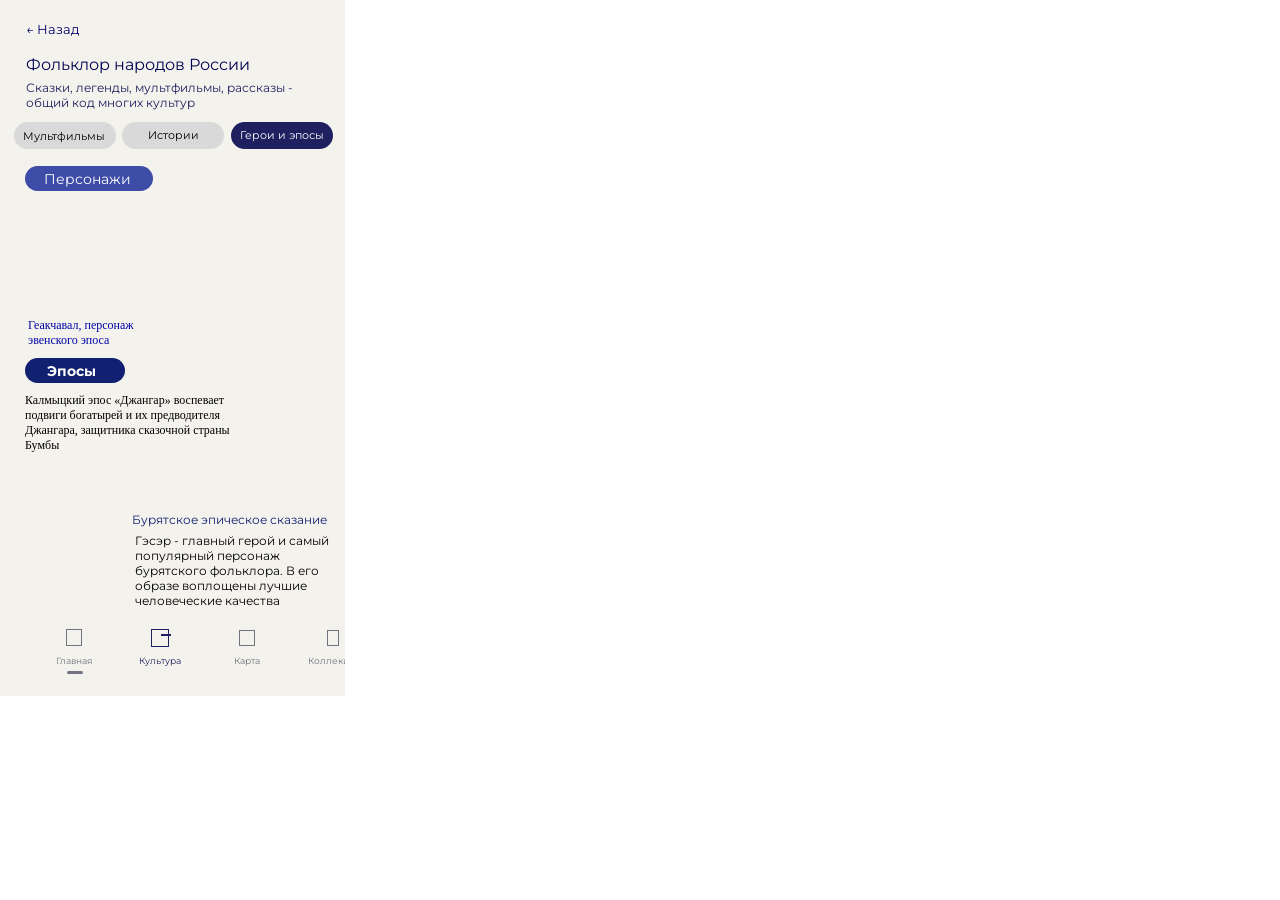
==== commit 2a158dbc: "Make the story and culture pages render as standalone pages with the right CSS links and asset paths" ====
--- a/cultures.html
+++ b/cultures.html
@@ -1,86 +1,79 @@
 <!DOCTYPE html>
-<html>
+<html lang="ru">
   <head>
+    <meta charset="UTF-8" />
     <link href="https://fonts.googleapis.com/css?family=Montserrat&display=swap" rel="stylesheet" />
-    <link href="./css/main.css" rel="stylesheet" />
-    <title>Культура и фольклор</title>
+    <link rel="stylesheet" href="./css/cultures.css" />
+    <title>Культуры и герои</title>
   </head>
   <body>
-    <div class="v901_372">
-      <div class="v901_399">
-        <div class="v901_400">
-          <div class="v901_401">
-            <div class="v901_402"></div>
+    <div class="v906_469">
+      <div class="v906_470">
+        <div class="v906_471">
+          <div class="v906_472">
+            <div class="v906_473"></div>
           </div>
-          <span class="v901_403">Главная</span>
-          <div class="v901_404"></div>
+          <span class="v906_474">Главная</span>
+          <div class="v906_475"></div>
         </div>
 
-        <div class="v901_405">
-          <div class="v901_406">
-            <div class="v901_407"></div>
-            <div class="v901_423"></div>
+        <div class="v906_476">
+          <div class="v906_477">
+            <div class="v906_478"></div>
+            <div class="v906_479"></div>
           </div>
-          <span class="v901_408">Культура</span>
-          <div class="v901_409"></div>
+          <span class="v906_480">Культура</span>
+          <div class="v906_481"></div>
         </div>
 
-        <div class="v901_410">
-          <div class="v901_411">
-            <div class="v901_412"></div>
+        <div class="v906_482">
+          <div class="v906_483">
+            <div class="v906_484"></div>
           </div>
-          <span class="v901_413">Карта</span>
-          <div class="v901_414"></div>
+          <span class="v906_485">Карта</span>
+          <div class="v906_486"></div>
         </div>
 
-        <div class="v901_415">
-          <div class="v901_416">
-            <div class="v901_417"></div>
+        <div class="v906_487">
+          <div class="v906_488">
+            <div class="v906_489"></div>
           </div>
-          <span class="v901_418">Коллекция</span>
-          <div class="v901_419"></div>
+          <span class="v906_490">Коллекция</span>
+          <div class="v906_491"></div>
         </div>
       </div>
 
-      <span class="v902_425">Фольклор народов России</span>
-      <span class="v902_426">Сказки, легенды, мультфильмы, рассказы - общий код многих культур</span>
-      <span class="v902_427">← Назад</span>
+      <span class="v906_492">Фольклор народов России</span>
+      <span class="v906_493">Сказки, легенды, мультфильмы, рассказы - общий код многих культур</span>
+      <span class="v906_494">← Назад</span>
 
-      <div class="v902_428"></div>
-      <div class="v902_431"></div>
-      <div class="v902_433"></div>
+      <div class="v906_495"></div>
+      <div class="v906_496"></div>
+      <div class="v906_497"></div>
 
-      <span class="v902_435">Мультфильмы</span>
-      <span class="v902_436">Герои и эпосы</span>
-      <span class="v902_437">Истории</span>
-      <span class="v902_438">Гора самоцветов - Куйгорож Мокшанская сказка</span>
-      <span class="v902_441">Чукотская сказка - "Куличок и ворон Куркыль"</span>
+      <span class="v906_498">Мультфильмы</span>
+      <span class="v906_499">Герои и эпосы</span>
+      <span class="v906_500">Истории</span>
 
-      <div class="v902_442"></div>
-      <span class="v902_444">Рекомендации</span>
-
-      <div class="v903_451"></div>
-      <div class="v903_454"></div>
-
-      <span class="v902_446">Недавние просмотры</span>
-
-      <div class="v903_458">
-        <div class="v903_453"></div>
+      <div class="v907_532">
+        <div class="v906_503"></div>
+        <span class="v906_504">Персонажи</span>
       </div>
 
-      <span class="v903_456">Мультфильм «Су анасы» (Водяная). Татарская сказка</span>
+      <div class="v907_520"></div>
+      <span class="v907_521">Геакчавал, персонаж эвенского эпоса</span>
 
-      <div class="v904_460"></div>
-      <span class="v904_461">Алтан Хайша золотые ножницы. Бурятская сказка</span>
+      <div class="v907_522"></div>
+      <div class="v907_525"></div>
+      <span class="v907_524">Калмыцкий эпос
+«Джангар» воспевает подвиги богатырей и их предводителя Джангара, защитника сказочной страны Бумбы</span>
 
-      <div class="v905_462"></div>
-      <div class="v906_463"></div>
+      <span class="v907_529">Гэсэр - главный герой и самый популярный персонаж бурятского фольклора. В его образе воплощены лучшие человеческие качества</span>
+      <span class="v907_527">Эпосы</span>
 
-      <span class="v906_464">Вы нашли Кольцо Царевны!</span>
-      <span class="v906_465">Больше информации →</span>
-
-      <div class="v906_467"></div>
-      <span class="v906_466">Пройти тест по другим историям →</span>
+      <div class="v907_528"></div>
+      <span class="v907_530">Бурятское эпическое сказание</span>
+      <div class="v907_533"></div>
     </div>
   </body>
 </html>
--- a/css/cultures.css
+++ b/css/cultures.css
@@ -0,0 +1,581 @@
+* {
+  box-sizing: border-box;
+}
+body {
+  font-size: 14px;
+}
+.v906_469 {
+  width: 345px;
+  height: 696px;
+  background: rgba(244,242,236,1);
+  opacity: 1;
+  position: absolute;
+  top: 0px;
+  left: 0px;
+  overflow: hidden;
+}
+.v906_470 {
+  width: 366px;
+  height: 66px;
+  background: url("../img_stories/v906_470.png");
+  background-repeat: no-repeat;
+  background-position: center center;
+  background-size: cover;
+  opacity: 1;
+  position: absolute;
+  top: 623px;
+  left: 17px;
+  overflow: hidden;
+}
+.v906_471 {
+  width: 86px;
+  height: 46px;
+  background: url("../img_stories/v906_471.png");
+  background-repeat: no-repeat;
+  background-position: center center;
+  background-size: cover;
+  margin: 5px;
+  opacity: 1;
+  position: absolute;
+  top: 0px;
+  left: 10px;
+  overflow: hidden;
+}
+.v906_472 {
+  width: 22px;
+  height: 22px;
+  background: url("../img_stories/v906_472.png");
+  background-repeat: no-repeat;
+  background-position: center center;
+  background-size: cover;
+  opacity: 1;
+  position: absolute;
+  top: 0px;
+  left: 32px;
+  overflow: hidden;
+}
+.v906_473 {
+  width: 16px;
+  height: 17px;
+  background: url("../img_stories/v906_473.png");
+  opacity: 1;
+  position: absolute;
+  top: 1px;
+  left: 2px;
+  border: 1.7000000476837158px solid rgba(114,114,128,1);
+}
+.v906_474 {
+  width: 38px;
+  color: rgba(114,114,128,1);
+  position: absolute;
+  top: 27px;
+  left: 24px;
+  font-family: Montserrat;
+  font-weight: Medium;
+  font-size: 9px;
+  opacity: 1;
+  text-align: left;
+}
+.v906_475 {
+  width: 16px;
+  height: 3px;
+  background: rgba(114,114,128,1);
+  opacity: 1;
+  position: absolute;
+  top: 43px;
+  left: 35px;
+  border-top-left-radius: 2px;
+  border-top-right-radius: 2px;
+  border-bottom-left-radius: 2px;
+  border-bottom-right-radius: 2px;
+  overflow: hidden;
+}
+.v906_476 {
+  width: 86px;
+  height: 46px;
+  background: url("../img_stories/v906_476.png");
+  background-repeat: no-repeat;
+  background-position: center center;
+  background-size: cover;
+  margin: 5px;
+  opacity: 1;
+  position: absolute;
+  top: 0px;
+  left: 96px;
+  overflow: hidden;
+}
+.v906_477 {
+  width: 22px;
+  height: 22px;
+  background: url("../img_stories/v906_477.png");
+  background-repeat: no-repeat;
+  background-position: center center;
+  background-size: cover;
+  opacity: 1;
+  position: absolute;
+  top: 0px;
+  left: 32px;
+  overflow: hidden;
+}
+.v906_478 {
+  width: 18px;
+  height: 18px;
+  background: url("../img_stories/v906_478.png");
+  opacity: 1;
+  position: absolute;
+  top: 1px;
+  left: 1px;
+  border: 1.7000000476837158px solid rgba(30,32,95,1);
+}
+.v906_479 {
+  width: 10px;
+  background: url("../img_stories/v906_479.png");
+  opacity: 1;
+  position: absolute;
+  top: 6px;
+  left: 11px;
+  border: 1.7000000476837158px solid rgba(30,32,95,1);
+}
+.v906_480 {
+  width: 44px;
+  color: rgba(30,32,95,1);
+  position: absolute;
+  top: 27px;
+  left: 21px;
+  font-family: Montserrat;
+  font-weight: SemiBold;
+  font-size: 9px;
+  opacity: 1;
+  text-align: left;
+}
+.v906_481 {
+  width: 16px;
+  height: 3px;
+  background: rgba(0,0,0,0);
+  opacity: 1;
+  position: absolute;
+  top: 43px;
+  left: 35px;
+  border-top-left-radius: 2px;
+  border-top-right-radius: 2px;
+  border-bottom-left-radius: 2px;
+  border-bottom-right-radius: 2px;
+  overflow: hidden;
+}
+.v906_482 {
+  width: 86px;
+  height: 46px;
+  background: url("../img_stories/v906_482.png");
+  background-repeat: no-repeat;
+  background-position: center center;
+  background-size: cover;
+  margin: 5px;
+  opacity: 1;
+  position: absolute;
+  top: 0px;
+  left: 183px;
+  overflow: hidden;
+}
+.v906_483 {
+  width: 22px;
+  height: 22px;
+  background: url("../img_stories/v906_483.png");
+  background-repeat: no-repeat;
+  background-position: center center;
+  background-size: cover;
+  opacity: 1;
+  position: absolute;
+  top: 0px;
+  left: 32px;
+  overflow: hidden;
+}
+.v906_484 {
+  width: 16px;
+  height: 16px;
+  background: url("../img_stories/v906_484.png");
+  opacity: 1;
+  position: absolute;
+  top: 2px;
+  left: 2px;
+  border: 1.7000000476837158px solid rgba(114,114,128,1);
+}
+.v906_485 {
+  width: 27px;
+  color: rgba(114,114,128,1);
+  position: absolute;
+  top: 27px;
+  left: 29px;
+  font-family: Montserrat;
+  font-weight: Regular;
+  font-size: 9px;
+  opacity: 1;
+  text-align: left;
+}
+.v906_486 {
+  width: 16px;
+  height: 3px;
+  background: rgba(0,0,0,0);
+  opacity: 1;
+  position: absolute;
+  top: 43px;
+  left: 35px;
+  border-top-left-radius: 2px;
+  border-top-right-radius: 2px;
+  border-bottom-left-radius: 2px;
+  border-bottom-right-radius: 2px;
+  overflow: hidden;
+}
+.v906_487 {
+  width: 86px;
+  height: 46px;
+  background: url("../img_stories/v906_487.png");
+  background-repeat: no-repeat;
+  background-position: center center;
+  background-size: cover;
+  margin: 5px;
+  opacity: 1;
+  position: absolute;
+  top: 0px;
+  left: 269px;
+  overflow: hidden;
+}
+.v906_488 {
+  width: 22px;
+  height: 22px;
+  background: url("../img_stories/v906_488.png");
+  background-repeat: no-repeat;
+  background-position: center center;
+  background-size: cover;
+  opacity: 1;
+  position: absolute;
+  top: 0px;
+  left: 32px;
+  overflow: hidden;
+}
+.v906_489 {
+  width: 12px;
+  height: 16px;
+  background: url("../img_stories/v906_489.png");
+  opacity: 1;
+  position: absolute;
+  top: 2px;
+  left: 4px;
+  border: 1.7000000476837158px solid rgba(114,114,128,1);
+}
+.v906_490 {
+  width: 52px;
+  color: rgba(114,114,128,1);
+  position: absolute;
+  top: 27px;
+  left: 17px;
+  font-family: Montserrat;
+  font-weight: Regular;
+  font-size: 9px;
+  opacity: 1;
+  text-align: left;
+}
+.v906_491 {
+  width: 16px;
+  height: 3px;
+  background: rgba(0,0,0,0);
+  opacity: 1;
+  position: absolute;
+  top: 43px;
+  left: 35px;
+  border-top-left-radius: 2px;
+  border-top-right-radius: 2px;
+  border-bottom-left-radius: 2px;
+  border-bottom-right-radius: 2px;
+  overflow: hidden;
+}
+.v906_492 {
+  width: 229px;
+  color: rgba(0,3,81,1);
+  position: absolute;
+  top: 55px;
+  left: 26px;
+  font-family: Montserrat;
+  font-weight: Medium;
+  font-size: 16px;
+  opacity: 1;
+  text-align: left;
+}
+.v906_493 {
+  width: 307px;
+  color: rgba(30,32,95,1);
+  position: absolute;
+  top: 80px;
+  left: 26px;
+  font-family: Montserrat;
+  font-weight: Regular;
+  font-size: 12px;
+  opacity: 1;
+  text-align: left;
+}
+.v906_494 {
+  width: 53px;
+  color: rgba(0,3,109,1);
+  position: absolute;
+  top: 21px;
+  left: 26px;
+  font-family: Montserrat;
+  font-weight: Regular;
+  font-size: 13px;
+  opacity: 1;
+  text-align: left;
+}
+.v906_495 {
+  width: 102px;
+  height: 27px;
+  background: rgba(217,217,217,1);
+  opacity: 1;
+  position: absolute;
+  top: 122px;
+  left: 14px;
+  border-top-left-radius: 15px;
+  border-top-right-radius: 15px;
+  border-bottom-left-radius: 15px;
+  border-bottom-right-radius: 15px;
+  overflow: hidden;
+}
+.v906_496 {
+  width: 102px;
+  height: 27px;
+  background: rgba(30,32,95,1);
+  opacity: 1;
+  position: absolute;
+  top: 122px;
+  left: 231px;
+  border-top-left-radius: 15px;
+  border-top-right-radius: 15px;
+  border-bottom-left-radius: 15px;
+  border-bottom-right-radius: 15px;
+  overflow: hidden;
+}
+.v906_497 {
+  width: 102px;
+  height: 27px;
+  background: rgba(217,217,217,1);
+  opacity: 1;
+  position: absolute;
+  top: 122px;
+  left: 122px;
+  border-top-left-radius: 15px;
+  border-top-right-radius: 15px;
+  border-bottom-left-radius: 15px;
+  border-bottom-right-radius: 15px;
+  overflow: hidden;
+}
+.v906_498 {
+  width: 81px;
+  color: rgba(0,0,0,1);
+  position: absolute;
+  top: 129px;
+  left: 23px;
+  font-family: Montserrat;
+  font-weight: Regular;
+  font-size: 11px;
+  opacity: 1;
+  text-align: left;
+}
+.v906_499 {
+  width: 85px;
+  color: rgba(255,255,255,1);
+  position: absolute;
+  top: 128px;
+  left: 240px;
+  font-family: Montserrat;
+  font-weight: SemiBold;
+  font-size: 11px;
+  opacity: 1;
+  text-align: left;
+}
+.v906_500 {
+  width: 50px;
+  color: rgba(0,0,0,1);
+  position: absolute;
+  top: 128px;
+  left: 148px;
+  font-family: Montserrat;
+  font-weight: Regular;
+  font-size: 11px;
+  opacity: 1;
+  text-align: left;
+}
+.v907_532 {
+  width: 128px;
+  height: 25px;
+  background: url("../img_stories/v907_532.png");
+  background-repeat: no-repeat;
+  background-position: center center;
+  background-size: cover;
+  opacity: 1;
+  position: absolute;
+  top: 166px;
+  left: 25px;
+  overflow: hidden;
+}
+.v906_503 {
+  width: 128px;
+  height: 25px;
+  background: rgba(61,76,167,1);
+  opacity: 1;
+  position: absolute;
+  top: 0px;
+  left: 0px;
+  border-top-left-radius: 15px;
+  border-top-right-radius: 15px;
+  border-bottom-left-radius: 15px;
+  border-bottom-right-radius: 15px;
+  overflow: hidden;
+}
+.v906_504 {
+  width: 88px;
+  color: rgba(255,255,255,1);
+  position: absolute;
+  top: 4px;
+  left: 19px;
+  font-family: Montserrat;
+  font-weight: SemiBold;
+  font-size: 14px;
+  opacity: 1;
+  text-align: left;
+}
+.v907_520 {
+  width: 127px;
+  height: 115px;
+  background: url("../img_stories/v907_520.png");
+  background-repeat: no-repeat;
+  background-position: center center;
+  background-size: cover;
+  opacity: 1;
+  position: absolute;
+  top: 201px;
+  left: 28px;
+  border-top-left-radius: 15px;
+  border-top-right-radius: 15px;
+  border-bottom-left-radius: 15px;
+  border-bottom-right-radius: 15px;
+  overflow: hidden;
+}
+.v907_521 {
+  width: 141px;
+  color: rgba(0,5,168,1);
+  position: absolute;
+  top: 318px;
+  left: 28px;
+  font-size: 12px;
+  opacity: 1;
+  text-align: left;
+}
+.v907_522 {
+  width: 98px;
+  height: 115px;
+  background: url("../img_stories/v907_522.png");
+  background-repeat: no-repeat;
+  background-position: center center;
+  background-size: cover;
+  opacity: 1;
+  position: absolute;
+  top: 202px;
+  left: 173px;
+  border-top-left-radius: 15px;
+  border-top-right-radius: 15px;
+  border-bottom-left-radius: 15px;
+  border-bottom-right-radius: 15px;
+  overflow: hidden;
+}
+.v907_525 {
+  width: 100px;
+  height: 25px;
+  background: rgba(18,32,114,1);
+  opacity: 1;
+  position: absolute;
+  top: 358px;
+  left: 25px;
+  border-top-left-radius: 15px;
+  border-top-right-radius: 15px;
+  border-bottom-left-radius: 15px;
+  border-bottom-right-radius: 15px;
+  overflow: hidden;
+}
+.v907_524 {
+  width: 223px;
+  color: url("../img_stories/v907_524.png");
+  position: absolute;
+  top: 393px;
+  left: 25px;
+  font-size: 12px;
+  opacity: 1;
+  text-align: left;
+}
+.v907_529 {
+  width: 207px;
+  color: rgba(0,0,0,1);
+  position: absolute;
+  top: 533px;
+  left: 135px;
+  font-family: Montserrat;
+  font-weight: Regular;
+  font-size: 12px;
+  opacity: 1;
+  text-align: left;
+}
+.v907_527 {
+  width: 50px;
+  color: rgba(255,255,255,1);
+  position: absolute;
+  top: 362px;
+  left: 47px;
+  font-family: Montserrat;
+  font-weight: Bold;
+  font-size: 14px;
+  opacity: 1;
+  text-align: left;
+}
+.v907_528 {
+  width: 95px;
+  height: 135px;
+  background: url("../img_stories/v907_528.png");
+  background-repeat: no-repeat;
+  background-position: center center;
+  background-size: cover;
+  opacity: 1;
+  position: absolute;
+  top: 362px;
+  left: 224px;
+  border-top-left-radius: 15px;
+  border-top-right-radius: 15px;
+  border-bottom-left-radius: 15px;
+  border-bottom-right-radius: 15px;
+  overflow: hidden;
+}
+.v907_530 {
+  width: 232px;
+  color: rgba(18,33,115,1);
+  position: absolute;
+  top: 512px;
+  left: 132px;
+  font-family: Montserrat;
+  font-weight: SemiBold;
+  font-size: 12px;
+  opacity: 1;
+  text-align: left;
+}
+.v907_533 {
+  width: 106px;
+  height: 90px;
+  background: url("../img_stories/v907_533.png");
+  background-repeat: no-repeat;
+  background-position: center center;
+  background-size: cover;
+  opacity: 1;
+  position: absolute;
+  top: 515px;
+  left: 17px;
+  border-top-left-radius: 15px;
+  border-top-right-radius: 15px;
+  border-bottom-left-radius: 15px;
+  border-bottom-right-radius: 15px;
+  overflow: hidden;
+}
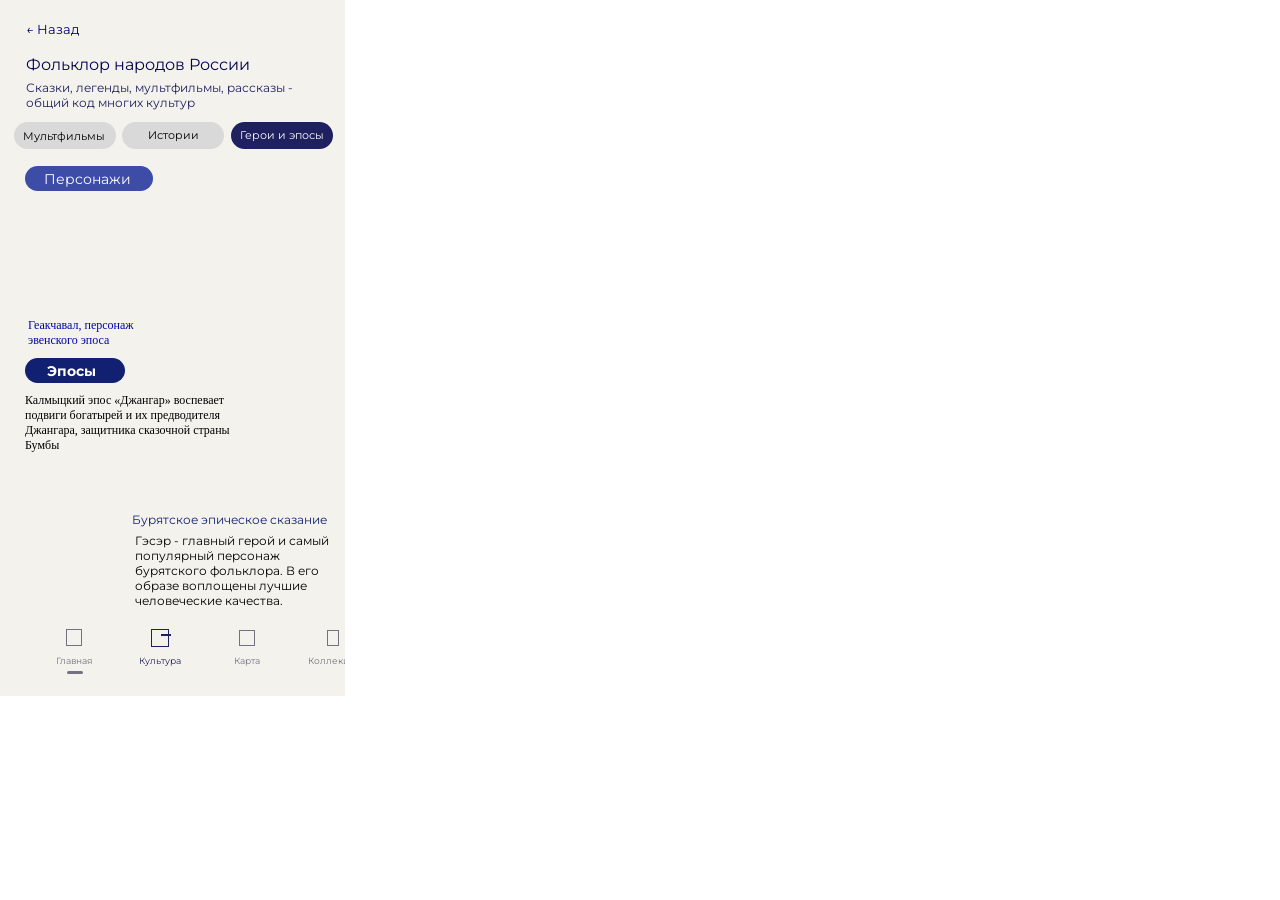
==== commit 0e6c3091: "Add direct back link from cultures page to index.html" ====
--- a/cultures.html
+++ b/cultures.html
@@ -13,7 +13,7 @@
           <div class="v906_472">
             <div class="v906_473"></div>
           </div>
-          <span class="v906_474">Главная</span>
+          <span class="v906_474" onclick="window.location.href='index.html'" style="cursor:pointer;">Главная</span>
           <div class="v906_475"></div>
         </div>
 
@@ -45,7 +45,7 @@
 
       <span class="v906_492">Фольклор народов России</span>
       <span class="v906_493">Сказки, легенды, мультфильмы, рассказы - общий код многих культур</span>
-      <span class="v906_494">← Назад</span>
+      <span class="v906_494" onclick="window.location.href='index.html'" style="cursor:pointer;">← Назад</span>
 
       <div class="v906_495"></div>
       <div class="v906_496"></div>
@@ -68,7 +68,7 @@
       <span class="v907_524">Калмыцкий эпос
 «Джангар» воспевает подвиги богатырей и их предводителя Джангара, защитника сказочной страны Бумбы</span>
 
-      <span class="v907_529">Гэсэр - главный герой и самый популярный персонаж бурятского фольклора. В его образе воплощены лучшие человеческие качества</span>
+      <span class="v907_529">Гэсэр - главный герой и самый популярный персонаж бурятского фольклора. В его образе воплощены лучшие человеческие качества.</span>
       <span class="v907_527">Эпосы</span>
 
       <div class="v907_528"></div>
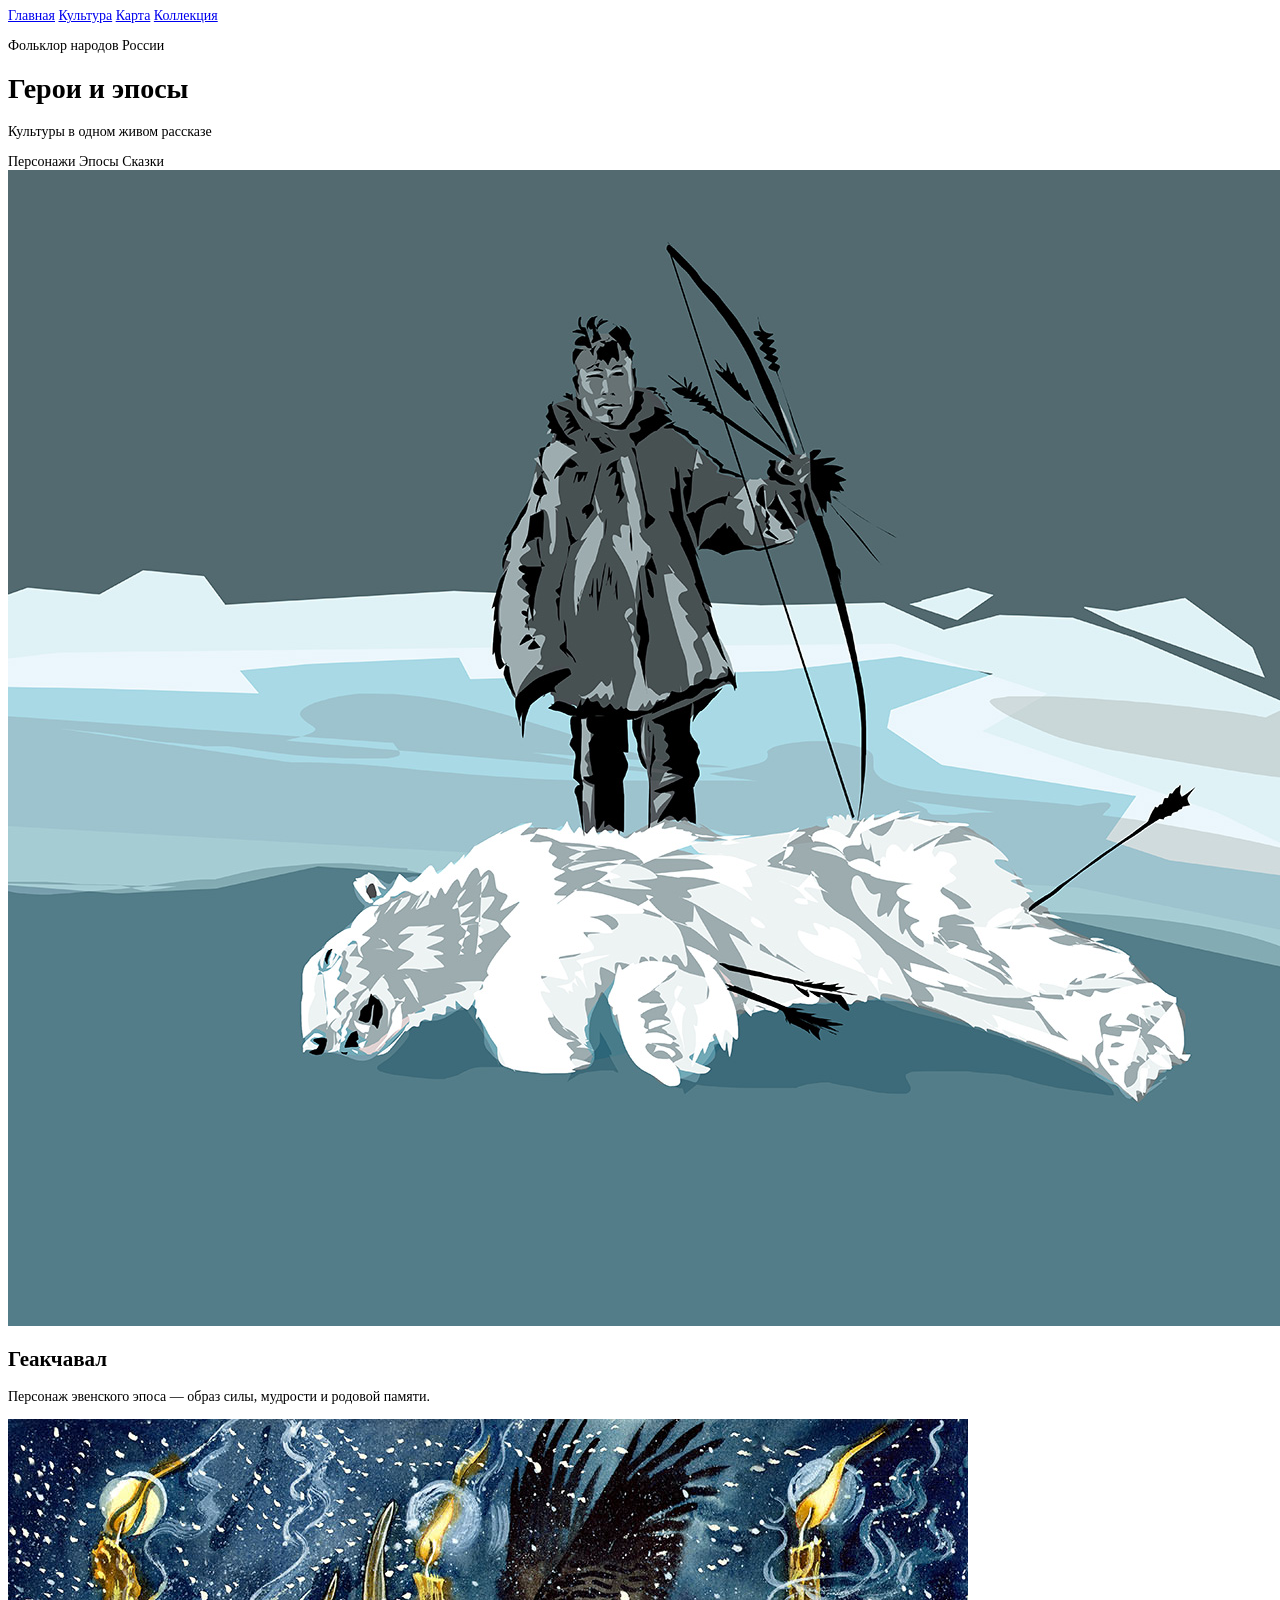
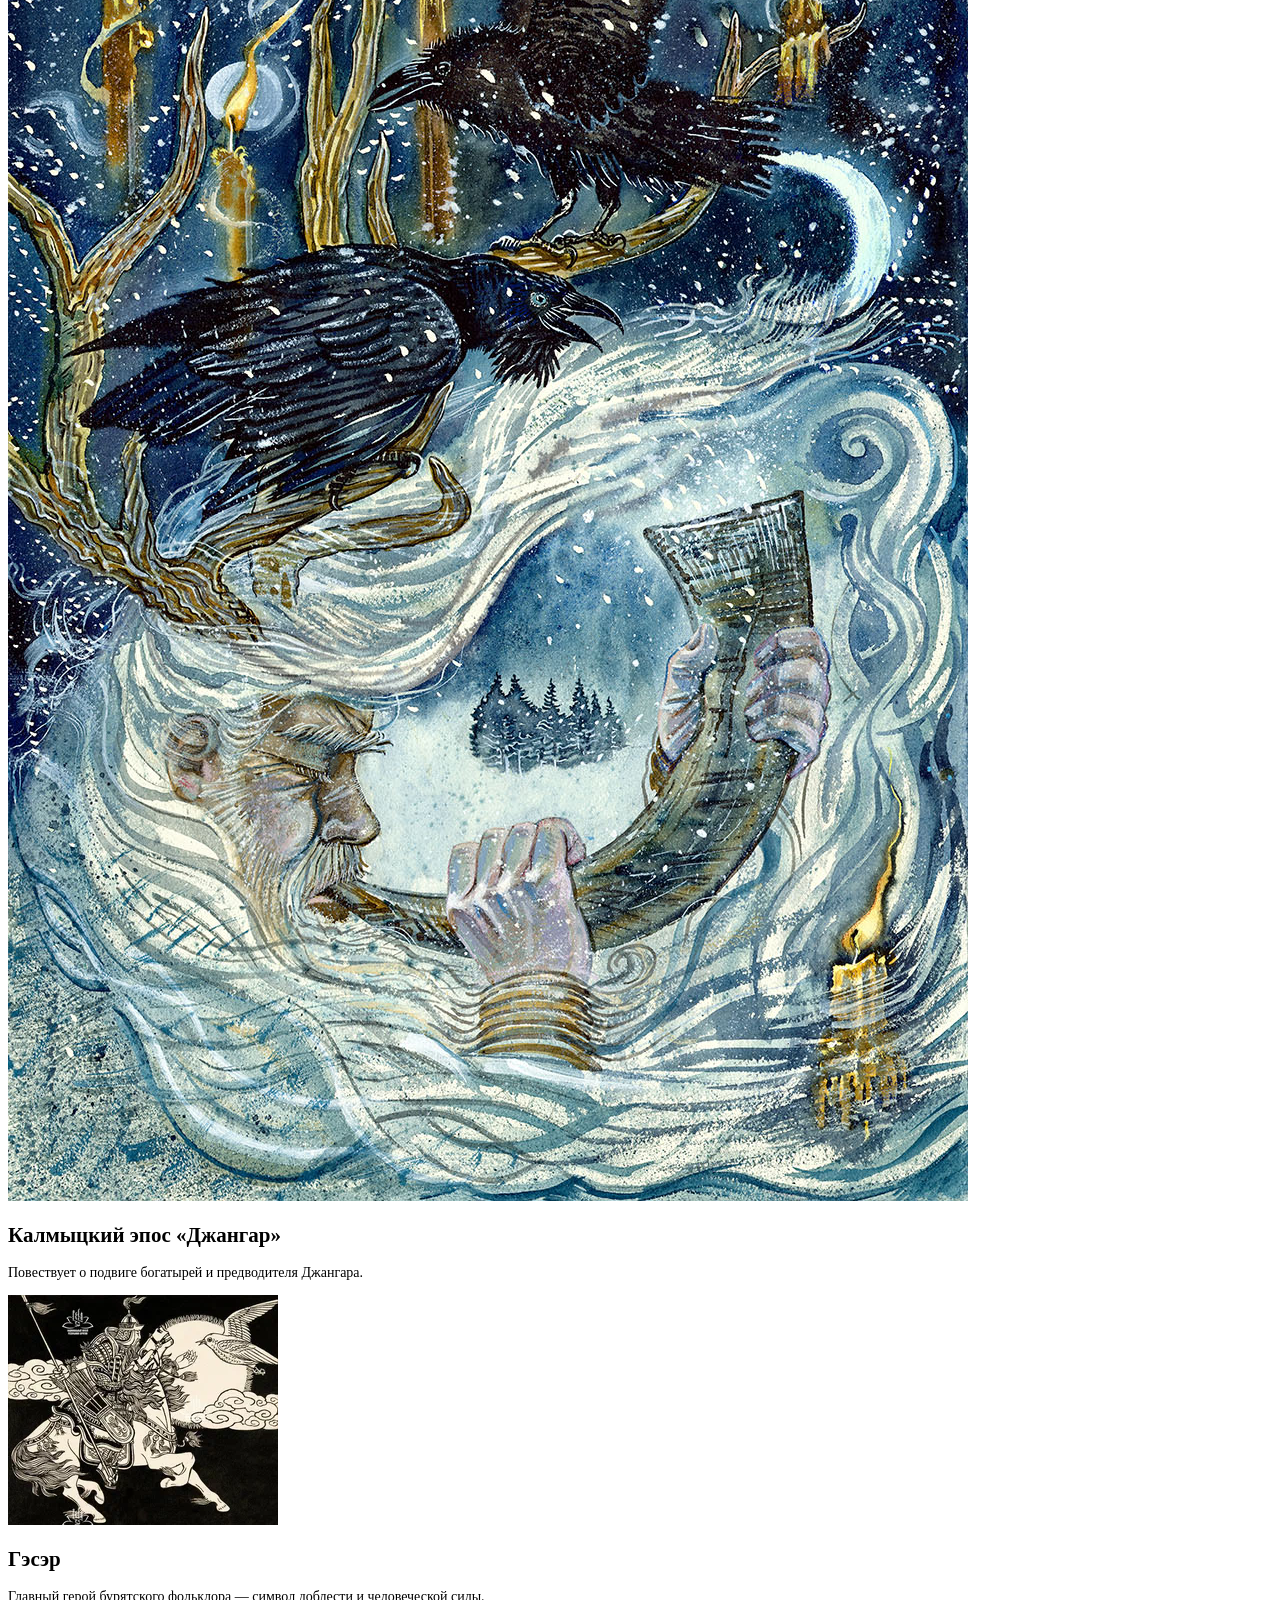
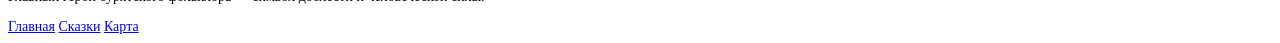
==== commit 336bd6fc: "Replace broken cultures page with a working mobile-sized responsive version and valid image paths" ====
--- a/cultures.html
+++ b/cultures.html
@@ -2,78 +2,65 @@
 <html lang="ru">
   <head>
     <meta charset="UTF-8" />
-    <link href="https://fonts.googleapis.com/css?family=Montserrat&display=swap" rel="stylesheet" />
+    <meta name="viewport" content="width=device-width, initial-scale=1.0, maximum-scale=1.0, user-scalable=no" />
+    <title>Культуры и герои</title>
+    <link rel="preconnect" href="https://fonts.googleapis.com" />
+    <link rel="preconnect" href="https://fonts.gstatic.com" crossorigin />
+    <link href="https://fonts.googleapis.com/css2?family=Montserrat:wght@300;400;500;600;700&display=swap" rel="stylesheet" />
     <link rel="stylesheet" href="./css/cultures.css" />
-    <title>Культуры и герои</title>
   </head>
   <body>
-    <div class="v906_469">
-      <div class="v906_470">
-        <div class="v906_471">
-          <div class="v906_472">
-            <div class="v906_473"></div>
-          </div>
-          <span class="v906_474" onclick="window.location.href='index.html'" style="cursor:pointer;">Главная</span>
-          <div class="v906_475"></div>
+    <div class="page page--cultures">
+      <header class="topbar">
+        <nav class="topnav" aria-label="Навигация по разделам">
+          <a href="index.html">Главная</a>
+          <a href="cultures.html" class="is-active">Культура</a>
+          <a href="index.html">Карта</a>
+          <a href="index.html">Коллекция</a>
+        </nav>
+      </header>
+
+      <main class="content">
+        <p class="eyebrow">Фольклор народов России</p>
+        <h1>Герои и эпосы</h1>
+        <p class="subtitle">Культуры в одном живом рассказе</p>
+
+        <div class="chip-row">
+          <span class="chip active">Персонажи</span>
+          <span class="chip">Эпосы</span>
+          <span class="chip">Сказки</span>
         </div>
 
-        <div class="v906_476">
-          <div class="v906_477">
-            <div class="v906_478"></div>
-            <div class="v906_479"></div>
+        <article class="culture-feature">
+          <img src="./img_culture/v907_520.png" alt="Геакчавал" />
+          <div>
+            <h2>Геакчавал</h2>
+            <p>Персонаж эвенского эпоса — образ силы, мудрости и родовой памяти.</p>
           </div>
-          <span class="v906_480">Культура</span>
-          <div class="v906_481"></div>
-        </div>
+        </article>
 
-        <div class="v906_482">
-          <div class="v906_483">
-            <div class="v906_484"></div>
+        <article class="culture-feature">
+          <img src="./img_culture/v907_522.png" alt="Джангар" />
+          <div>
+            <h2>Калмыцкий эпос «Джангар»</h2>
+            <p>Повествует о подвиге богатырей и предводителя Джангара.</p>
           </div>
-          <span class="v906_485">Карта</span>
-          <div class="v906_486"></div>
-        </div>
+        </article>
 
-        <div class="v906_487">
-          <div class="v906_488">
-            <div class="v906_489"></div>
+        <article class="culture-feature">
+          <img src="./img_culture/v907_533.png" alt="Гэсэр" />
+          <div>
+            <h2>Гэсэр</h2>
+            <p>Главный герой бурятского фольклора — символ доблести и человеческой силы.</p>
           </div>
-          <span class="v906_490">Коллекция</span>
-          <div class="v906_491"></div>
-        </div>
-      </div>
+        </article>
+      </main>
 
-      <span class="v906_492">Фольклор народов России</span>
-      <span class="v906_493">Сказки, легенды, мультфильмы, рассказы - общий код многих культур</span>
-      <span class="v906_494" onclick="window.location.href='index.html'" style="cursor:pointer;">← Назад</span>
-
-      <div class="v906_495"></div>
-      <div class="v906_496"></div>
-      <div class="v906_497"></div>
-
-      <span class="v906_498">Мультфильмы</span>
-      <span class="v906_499">Герои и эпосы</span>
-      <span class="v906_500">Истории</span>
-
-      <div class="v907_532">
-        <div class="v906_503"></div>
-        <span class="v906_504">Персонажи</span>
-      </div>
-
-      <div class="v907_520"></div>
-      <span class="v907_521">Геакчавал, персонаж эвенского эпоса</span>
-
-      <div class="v907_522"></div>
-      <div class="v907_525"></div>
-      <span class="v907_524">Калмыцкий эпос
-«Джангар» воспевает подвиги богатырей и их предводителя Джангара, защитника сказочной страны Бумбы</span>
-
-      <span class="v907_529">Гэсэр - главный герой и самый популярный персонаж бурятского фольклора. В его образе воплощены лучшие человеческие качества.</span>
-      <span class="v907_527">Эпосы</span>
-
-      <div class="v907_528"></div>
-      <span class="v907_530">Бурятское эпическое сказание</span>
-      <div class="v907_533"></div>
+      <footer class="bottom-nav">
+        <a href="index.html">Главная</a>
+        <a href="stories.html">Сказки</a>
+        <a href="index.html">Карта</a>
+      </footer>
     </div>
   </body>
 </html>
